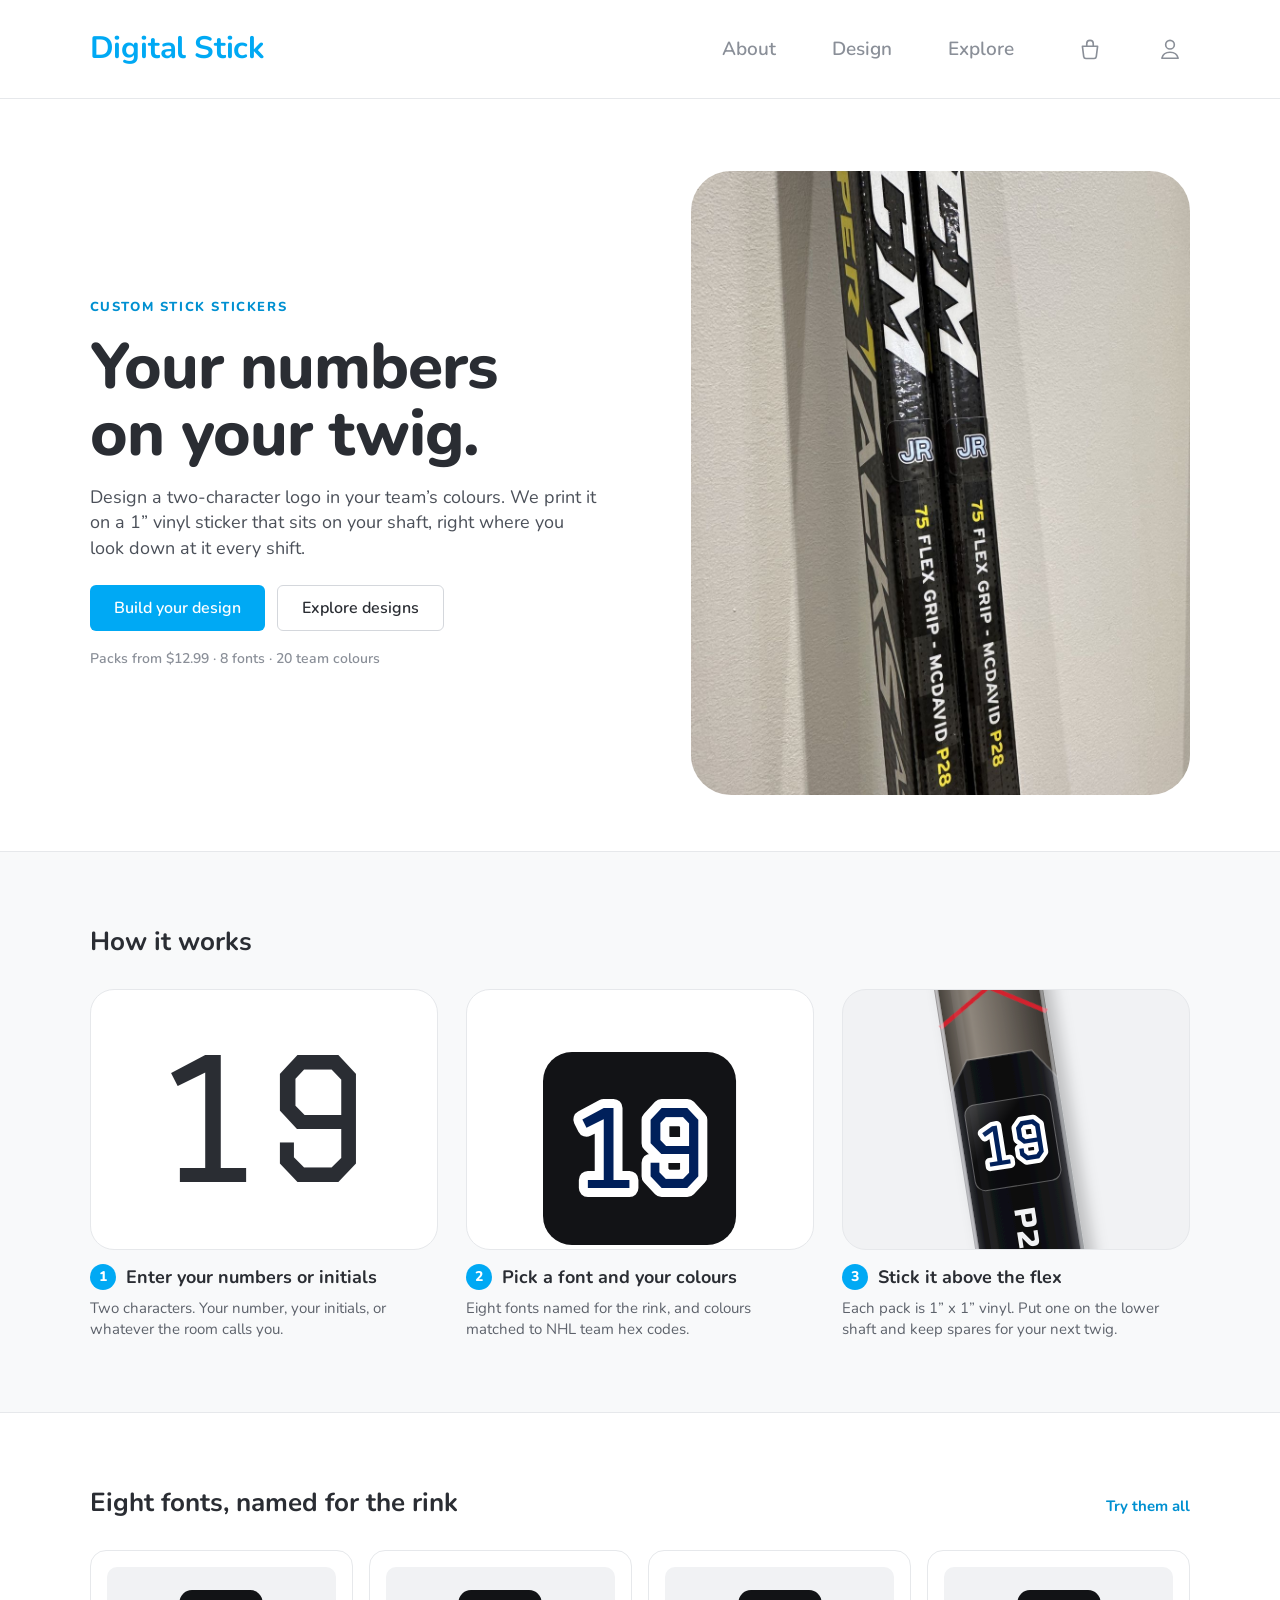
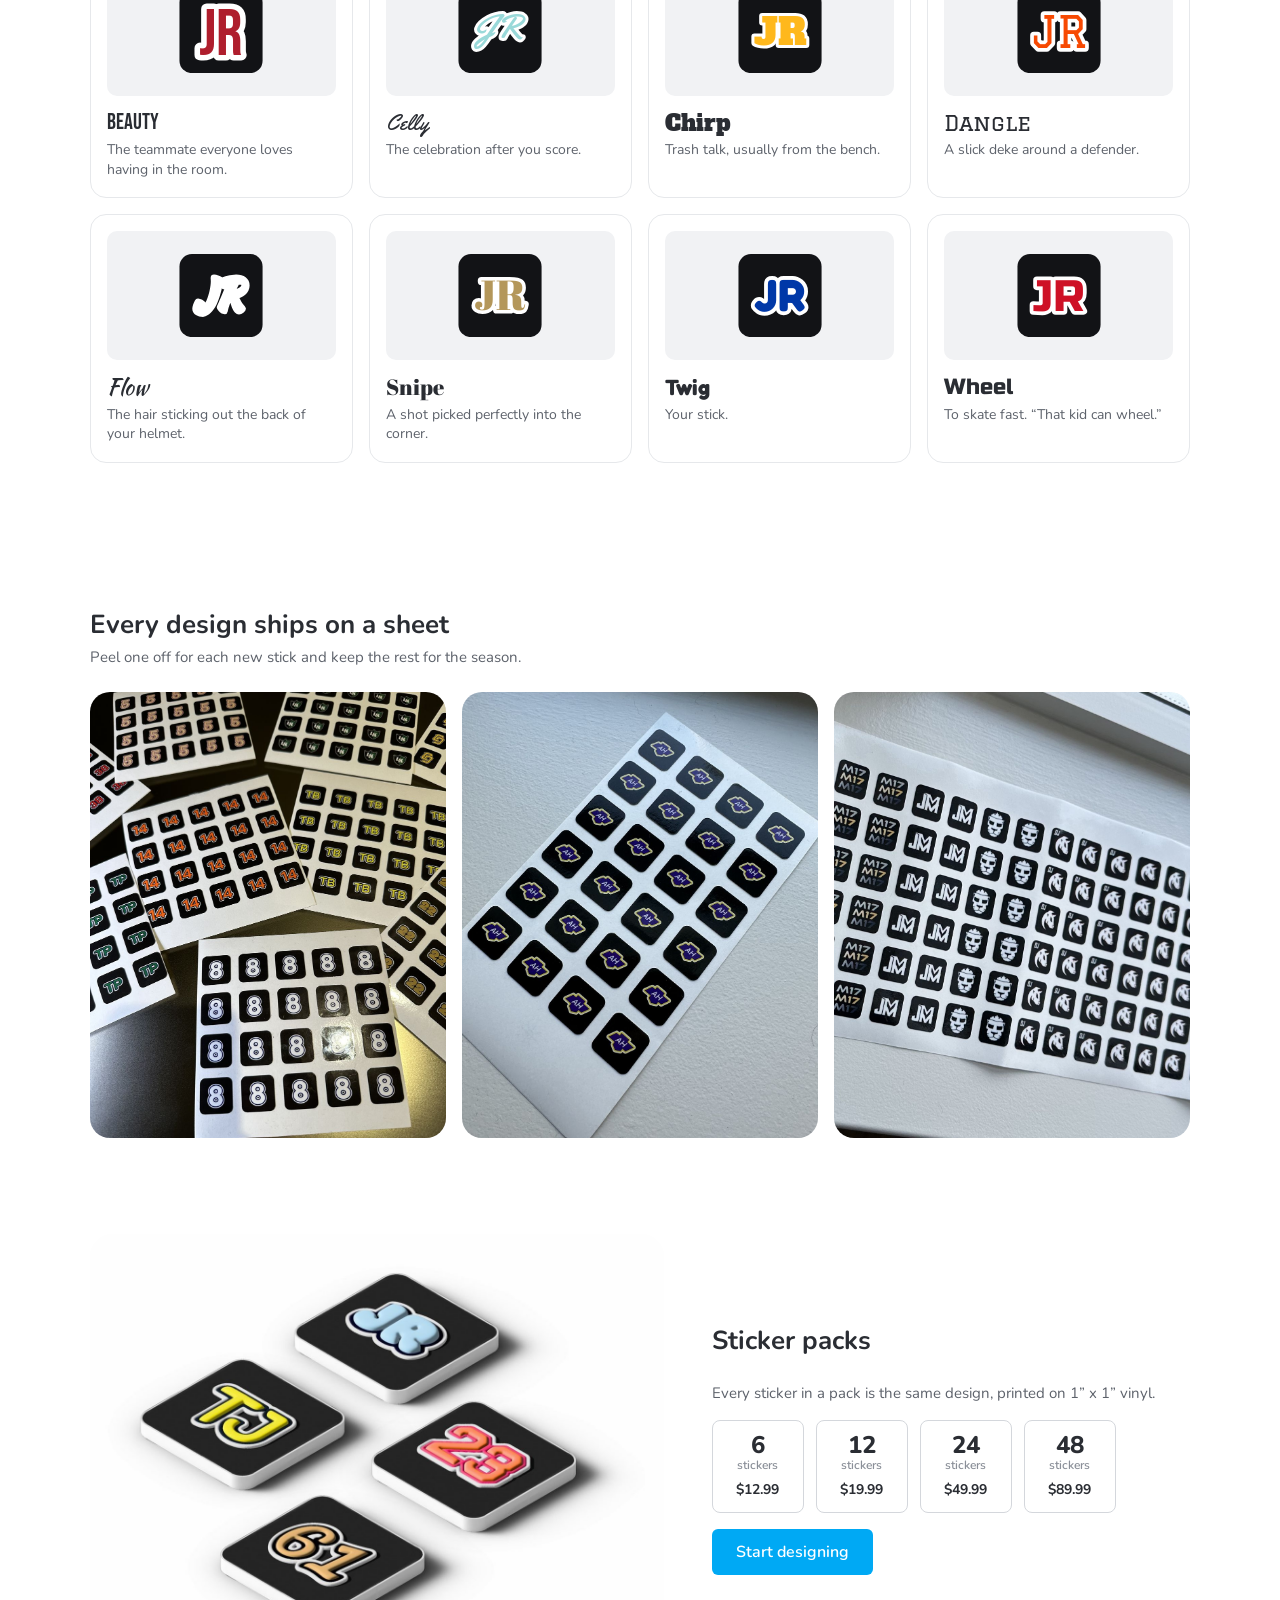
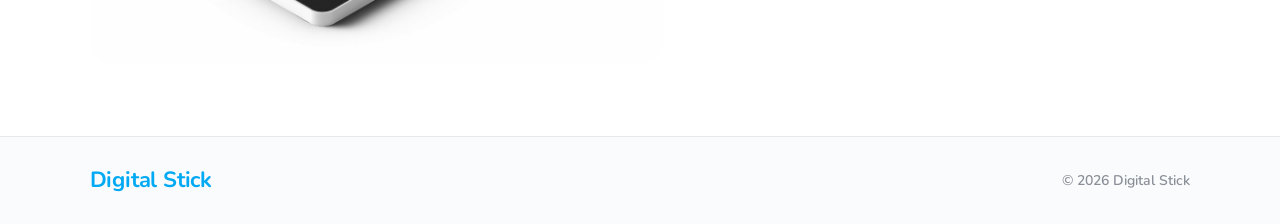
==== index.html @ 791436fb "Use real product photos and the square sticker style Stickers now render like the printed product: a" ====
<!doctype html>
<html lang="en">
<head>
  <meta charset="utf-8">
  <meta name="viewport" content="width=device-width, initial-scale=1">
  <title>Digital Stick</title>
  <meta name="description" content="Design a two-character logo in your team's colours and put it on your hockey stick.">
  <link rel="preconnect" href="https://fonts.googleapis.com">
  <link rel="preconnect" href="https://fonts.gstatic.com" crossorigin>
  <link rel="stylesheet" href="https://fonts.googleapis.com/css2?family=Nunito:wght@400;600;700;800&family=Bebas+Neue&family=Yellowtail&family=Alfa+Slab+One&family=Graduate&family=Kaushan+Script&family=Abril+Fatface&family=Fredoka:wght@700&family=Russo+One&display=swap">
  <link rel="stylesheet" href="styles.css">
</head>
<body>
  <header class="site-header">
    <div class="container header-inner">
      <a class="brand" href="#home">Digital Stick</a>

      <nav class="nav" id="nav" aria-label="Main">
        <a href="#about" data-nav="about">About</a>
        <a href="#design" data-nav="design">Design</a>
        <a href="#explore" data-nav="explore">Explore</a>
      </nav>

      <div class="header-icons">
        <button class="icon-btn" id="cartBtn" type="button" aria-label="Bag">
          <svg viewBox="0 0 24 24" aria-hidden="true"><path d="M5 9.5h14l-1.2 9.6a2 2 0 0 1-2 1.7H8.2a2 2 0 0 1-2-1.7L5 9.5Z"/><path d="M9 9.5V7a3 3 0 0 1 6 0v2.5"/></svg>
          <span class="badge" id="cartCount" hidden>0</span>
        </button>
        <button class="icon-btn account-btn" id="accountBtn" type="button" aria-label="Account">
          <svg viewBox="0 0 24 24" aria-hidden="true"><circle cx="12" cy="8" r="4"/><path d="M4.5 20.5c.8-3.6 3.8-5.5 7.5-5.5s6.7 1.9 7.5 5.5Z"/></svg>
        </button>
        <button class="icon-btn menu-btn" id="menuBtn" type="button" aria-label="Menu" aria-expanded="false" aria-controls="nav">
          <svg viewBox="0 0 24 24" aria-hidden="true"><path d="M3 8h18M3 16h18"/></svg>
        </button>
      </div>
    </div>
  </header>

  <main>
    <!-- Home -->
    <section class="page home" data-page="home" aria-labelledby="homeTitle" hidden>
      <div class="container hero">
        <div class="hero-copy">
          <p class="eyebrow">Custom stick stickers</p>
          <h1 class="hero-title" id="homeTitle" tabindex="-1">Your numbers on your twig.</h1>
          <p class="lede">Design a two-character logo in your team’s colours. We print it on a 1” vinyl sticker that sits on your shaft, right where you look down at it every shift.</p>
          <div class="hero-ctas">
            <a class="btn primary lg" href="#design">Build your design</a>
            <a class="btn ghost lg" href="#explore">Explore designs</a>
          </div>
          <p class="hero-note">Packs from $12.99 · 8 fonts · 20 team colours</p>
        </div>
        <div class="hero-visual">
          <img class="hero-card photo" src="assets/photos/sticks-jr.jpg" width="1050" height="1400"
               alt="Two hockey sticks, each with a light blue JR sticker on the shaft above the flex print">
        </div>
      </div>

      <div class="section how">
        <div class="container">
          <h2 class="section-title">How it works</h2>
          <ol class="steps-list">
            <li>
              <div class="step-visual" id="howText"></div>
              <h3>Enter your numbers or initials</h3>
              <p>Two characters. Your number, your initials, or whatever the room calls you.</p>
            </li>
            <li>
              <div class="step-visual" id="howColour"></div>
              <h3>Pick a font and your colours</h3>
              <p>Eight fonts named for the rink, and colours matched to NHL team hex codes.</p>
            </li>
            <li>
              <div class="step-visual stick-mini" id="howStick"></div>
              <h3>Stick it above the flex</h3>
              <p>Each pack is 1” x 1” vinyl. Put one on the lower shaft and keep spares for your next twig.</p>
            </li>
          </ol>
        </div>
      </div>

      <div class="section fonts-section">
        <div class="container">
          <div class="section-head">
            <h2 class="section-title">Eight fonts, named for the rink</h2>
            <a class="text-link" href="#design">Try them all</a>
          </div>
          <div class="font-tiles" id="fontTiles"></div>
        </div>
      </div>

      <div class="section band">
        <div class="container">
          <div class="section-head">
            <h2 class="section-title">Every design ships on a sheet</h2>
          </div>
          <p class="section-sub">Peel one off for each new stick and keep the rest for the season.</p>
          <div class="photo-band">
            <img class="photo" src="assets/photos/sheets-spread.jpg" width="1050" height="1400" loading="lazy"
                 alt="Sticker sheets fanned out on a table, with numbers 8, 14 and 22 and initials TB and TP">
            <img class="photo" src="assets/photos/sheet-ah.jpg" width="1050" height="1400" loading="lazy"
                 alt="A sheet of 24 black square stickers with a purple and gold AH logo">
            <img class="photo" src="assets/photos/sheet-strip.jpg" width="1400" height="1400" loading="lazy"
                 alt="A long strip of black square stickers printed with several different team logos">
          </div>
        </div>
      </div>

      <div class="section packs-section">
        <div class="container packs-inner">
          <img class="packs-photo" src="assets/photos/stickers-3d.jpg" width="1200" height="900" loading="lazy"
               alt="Four square stickers reading JR, TJ, 28 and 61, each on a black background">
          <div class="packs-copy">
            <h2 class="section-title">Sticker packs</h2>
            <p class="section-sub">Every sticker in a pack is the same design, printed on 1” x 1” vinyl.</p>
            <ul class="pack-list" id="packList"></ul>
            <a class="btn primary lg" href="#design">Start designing</a>
          </div>
        </div>
      </div>
    </section>

    <!-- Design, step 1: build the design -->
    <section class="page step" data-page="design" id="stepDesign" aria-labelledby="designTitle" hidden>
      <div class="container layout">
        <div class="preview-col">
          <h1 class="step-title" id="designTitle" tabindex="-1">Build your design</h1>
          <div class="preview-card">
            <div class="logo-preview" id="logoPreview" role="img" aria-label="Logo preview"></div>
          </div>
        </div>

        <form class="options" id="designForm" novalidate>
          <div class="opt open" data-opt="text">
            <button class="opt-head" type="button" aria-expanded="true">
              <span class="opt-title" id="textLabel">Enter your numbers or initials</span>
              <span class="opt-value" data-value="text"></span>
              <span class="check" aria-hidden="true"></span>
            </button>
            <div class="opt-body">
              <input class="text-input" id="textInput" type="text" maxlength="2" autocomplete="off"
                     autocapitalize="characters" spellcheck="false" aria-labelledby="textLabel" aria-describedby="textHint">
              <p class="hint" id="textHint"><sup>*</sup> Two character limit</p>
            </div>
          </div>

          <div class="opt" data-opt="font">
            <button class="opt-head" type="button" aria-expanded="false">
              <span class="opt-title" id="fontLabel">Choose a font</span>
              <span class="opt-value" data-value="font"></span>
              <span class="check" aria-hidden="true"></span>
            </button>
            <div class="opt-body">
              <div class="font-grid" id="fontGrid" role="radiogroup" aria-labelledby="fontLabel"></div>
            </div>
          </div>

          <div class="opt" data-opt="fill">
            <button class="opt-head" type="button" aria-expanded="false">
              <span class="opt-title" id="fillLabel">Pick a colour</span>
              <span class="opt-value" data-value="fill"></span>
              <span class="check" aria-hidden="true"></span>
            </button>
            <div class="opt-body">
              <p class="colour-name" id="fillName" aria-live="polite"></p>
              <div class="swatches" id="fillSwatches" role="radiogroup" aria-labelledby="fillLabel"></div>
            </div>
          </div>

          <div class="opt" data-opt="outline">
            <button class="opt-head" type="button" aria-expanded="false">
              <span class="opt-title" id="outlineLabel">Add an outline</span>
              <span class="opt-value" data-value="outline"></span>
              <span class="check" aria-hidden="true"></span>
            </button>
            <div class="opt-body">
              <p class="colour-name" id="outlineName" aria-live="polite"></p>
              <div class="swatches" id="outlineSwatches" role="radiogroup" aria-labelledby="outlineLabel"></div>
            </div>
          </div>

          <div class="actions">
            <button class="btn primary" id="nextBtn" type="submit">Next</button>
          </div>
        </form>
      </div>
    </section>

    <!-- Design, step 2: pick a pack and add to cart -->
    <section class="page step" data-page="order" id="stepOrder" aria-labelledby="orderTitle" hidden>
      <div class="container layout">
        <div class="preview-col">
          <h1 class="step-title" id="orderTitle" tabindex="-1">Your design</h1>
          <div class="preview-card carousel-card">
            <div class="carousel" id="carousel" aria-roledescription="carousel" aria-label="Design previews">
              <div class="slide" role="group" aria-roledescription="slide" aria-label="Sticker pack">
                <div class="sheet" id="sheet"></div>
              </div>
              <div class="slide" role="group" aria-roledescription="slide" aria-label="Single sticker">
                <div class="single" id="single"></div>
              </div>
              <div class="slide" role="group" aria-roledescription="slide" aria-label="On your stick">
                <div class="on-stick" id="onStick"></div>
              </div>
            </div>
          </div>
          <div class="dots" id="dots" role="tablist" aria-label="Choose preview">
            <button class="dot" type="button" role="tab" aria-label="Sticker pack" aria-selected="true"></button>
            <button class="dot" type="button" role="tab" aria-label="Single sticker" aria-selected="false"></button>
            <button class="dot" type="button" role="tab" aria-label="On your stick" aria-selected="false"></button>
          </div>
        </div>

        <form class="options order-options" id="orderForm" novalidate>
          <button class="back-link" id="backBtn" type="button">
            <svg viewBox="0 0 24 24" aria-hidden="true"><path d="M15 5l-7 7 7 7"/></svg>
            Edit design
          </button>

          <div class="opt open done">
            <div class="opt-head static">
              <span class="opt-title" id="qtyLabel">Select your quantity</span>
              <span class="check" aria-hidden="true"></span>
            </div>
            <div class="opt-body">
              <p class="desc">Designs are delivered in packs of stickers that are 1” x 1”, vinyl, and die-cut.</p>
              <div class="qty-grid" id="qtyGrid" role="radiogroup" aria-labelledby="qtyLabel"></div>
            </div>
          </div>

          <div class="checkout">
            <label class="terms">
              <input type="checkbox" id="termsBox">
              <span>Please read and agree to the <a href="#terms" id="termsLink">terms and conditions.</a></span>
            </label>
            <p class="error" id="termsError" role="alert" hidden>Please agree to the terms and conditions first.</p>
            <button class="btn primary" id="addBtn" type="submit">Add to cart</button>
          </div>
        </form>
      </div>
    </section>

    <!-- Explore -->
    <section class="page explore" data-page="explore" aria-labelledby="exploreTitle" hidden>
      <div class="container">
        <div class="page-head">
          <h1 class="page-title" id="exploreTitle" tabindex="-1">Explore</h1>
          <p class="page-sub">Starter designs to riff on. Pick one, then change anything you want.</p>
        </div>
        <div class="chips" id="exploreChips" role="radiogroup" aria-label="Filter by font"></div>
        <ul class="gallery" id="gallery"></ul>
        <p class="gallery-empty" id="galleryEmpty" hidden>No designs in this font yet. <a href="#design">Make the first one.</a></p>
      </div>
    </section>

    <!-- About -->
    <section class="page about" data-page="about" aria-labelledby="aboutTitle" hidden>
      <div class="container">
        <div class="page-head">
          <h1 class="page-title" id="aboutTitle" tabindex="-1">About Digital Stick</h1>
          <p class="page-sub">Every player has a number. We put yours on your stick.</p>
        </div>

        <div class="about-grid">
          <div class="prose">
            <p>Digital Stick started with a simple itch: sticks all look the same on the rack, and a strip of tape with your number in marker doesn’t last a week. We wanted something that looked like it came from the factory and still felt like yours.</p>
            <p>So we built a customizer. You choose two characters, a font, a fill colour and an outline. We print it on 1” vinyl and ship it in a pack, so you have one for every new twig this season.</p>
            <p>The fonts are named after the words you hear on the bench, and every colour comes straight from an NHL team palette, down to the hex code.</p>
          </div>
          <figure class="placement">
            <img class="placement-card photo" src="assets/photos/sticks-jr-closeup.jpg" width="1050" height="1400" loading="lazy"
                 alt="Close-up of JR stickers on two stick shafts, just above the 75 flex print">
            <figcaption>Put it on the lower shaft, just above the curve and flex print. You see it every time you look down, and it stays clear of your grip and your blade tape.</figcaption>
          </figure>
        </div>

        <div class="about-section">
          <h2 class="section-title">Applying your sticker</h2>
          <ol class="apply-list">
            <li><strong>Clean the spot.</strong> Wipe the shaft with rubbing alcohol and let it dry.</li>
            <li><strong>Peel and place.</strong> Line it up square with the shaft before you press down.</li>
            <li><strong>Press it flat.</strong> Work from the centre out to push out any air.</li>
            <li><strong>Let it set.</strong> Give it a few hours before your next skate.</li>
          </ol>
        </div>

        <div class="about-section">
          <h2 class="section-title">The glossary</h2>
          <dl class="glossary" id="glossary"></dl>
        </div>

        <div class="about-section">
          <h2 class="section-title">The colours</h2>
          <p class="section-sub">Each colour is named for the team it comes from. Digital Stick isn’t affiliated with the NHL or any of its teams.</p>
          <ul class="palette-list" id="paletteList"></ul>
        </div>

        <div class="about-section">
          <h2 class="section-title">Questions</h2>
          <div class="faq">
            <details>
              <summary>How big are the stickers?</summary>
              <p>Every sticker is 1” x 1”, which fits across the shaft of a senior or intermediate stick.</p>
            </details>
            <details>
              <summary>Can I use one character?</summary>
              <p>Yes. Enter a single number or letter and the design centres it for you.</p>
            </details>
            <details>
              <summary>Can I use a colour that isn’t listed?</summary>
              <p>Tap the plus button at the start of either colour row to pick any colour you like.</p>
            </details>
            <details>
              <summary>Can I order more than one design?</summary>
              <p>Yes. Add a design to your bag, then go back and build another. Every design ships together.</p>
            </details>
          </div>
        </div>
      </div>
    </section>

    <!-- Checkout -->
    <section class="page checkout-page" data-page="checkout" aria-labelledby="checkoutTitle" hidden>
      <div class="container">
        <div class="page-head">
          <h1 class="page-title" id="checkoutTitle" tabindex="-1">Checkout</h1>
        </div>

        <div class="checkout-empty" id="checkoutEmpty" hidden>
          <p>Your bag is empty.</p>
          <a class="btn primary lg" href="#design">Build your design</a>
        </div>

        <form class="checkout-grid" id="checkoutForm" novalidate>
          <div class="checkout-main">
            <section class="co-block" aria-labelledby="coBagTitle">
              <h2 class="co-title" id="coBagTitle">Your bag</h2>
              <ul class="co-items" id="coItems"></ul>
              <a class="text-link" href="#design">+ Add another design</a>
            </section>

            <section class="co-block" aria-labelledby="coShipTitle">
              <h2 class="co-title" id="coShipTitle">Shipping</h2>
              <div class="ship-options" id="shipOptions" role="radiogroup" aria-labelledby="coShipTitle"></div>
              <p class="co-note">You’ll enter your shipping address on the next step.</p>
            </section>
          </div>

          <aside class="summary" aria-labelledby="summaryTitle">
            <h2 class="co-title" id="summaryTitle">Order summary</h2>
            <dl class="summary-rows">
              <div><dt>Subtotal</dt><dd id="sumSubtotal">$0.00</dd></div>
              <div><dt>Shipping</dt><dd id="sumShipping">$0.00</dd></div>
              <div><dt>Taxes</dt><dd class="muted">Calculated at payment</dd></div>
              <div class="total"><dt>Total</dt><dd id="sumTotal">$0.00</dd></div>
            </dl>
            <button class="btn primary block lg" id="payBtn" type="submit">
              <svg viewBox="0 0 24 24" aria-hidden="true"><rect x="5" y="10.5" width="14" height="10" rx="2"/><path d="M8 10.5V8a4 4 0 0 1 8 0v2.5"/></svg>
              <span>Continue to payment</span>
            </button>
            <p class="error" id="payError" role="alert" hidden></p>
            <p class="secure-note">Payment is handled by Stripe. You can pay by card, Apple Pay or Google Pay, and your card details never touch this site.</p>
            <p class="demo-note" id="demoNote">Demo mode: payments aren’t connected yet, so nothing will be charged.</p>
          </aside>
        </form>
      </div>
    </section>

    <!-- Thanks -->
    <section class="page thanks" data-page="thanks" aria-labelledby="thanksTitle" hidden>
      <div class="container thanks-inner">
        <div class="thanks-badge" aria-hidden="true">
          <svg viewBox="0 0 24 24"><path d="M6 12.5l4 4 8-9"/></svg>
        </div>
        <h1 class="page-title" id="thanksTitle" tabindex="-1">Your order’s in</h1>
        <p class="demo-banner" id="thanksDemo" hidden>This was a demo order. Payments aren’t connected yet, so nothing was charged.</p>
        <p class="page-sub" id="thanksSub">We’ll print your stickers and email you when they ship.</p>
        <ul class="co-items thanks-items" id="thanksItems"></ul>
        <div class="hero-ctas center">
          <a class="btn primary lg" href="#design">Design another</a>
          <a class="btn ghost lg" href="#home">Back to home</a>
        </div>
      </div>
    </section>
  </main>

  <footer class="site-footer">
    <div class="container footer-inner">
      <a class="brand small" href="#home">Digital Stick</a>
      <p class="footer-copy">© <span id="year">2026</span> Digital Stick</p>
    </div>
  </footer>


  <!-- Cart drawer -->
  <dialog class="drawer" id="cartDrawer" aria-labelledby="cartTitle">
    <div class="drawer-head">
      <h2 id="cartTitle">Your bag</h2>
      <button class="icon-btn" type="button" data-close aria-label="Close bag">
        <svg viewBox="0 0 24 24" aria-hidden="true"><path d="M6 6l12 12M18 6L6 18"/></svg>
      </button>
    </div>
    <ul class="cart-items" id="cartItems"></ul>
    <p class="cart-empty" id="cartEmpty">Your bag is empty. Go build a beauty.</p>
    <div class="drawer-foot">
      <div class="subtotal"><span>Subtotal</span><strong id="subtotal">$0.00</strong></div>
      <button class="btn primary block" type="button" id="checkoutBtn" disabled>Checkout</button>
    </div>
  </dialog>

  <!-- Terms -->
  <dialog class="modal" id="termsDialog" aria-labelledby="termsTitle">
    <h2 id="termsTitle">Terms and conditions</h2>
    <p>Every Digital Stick pack is printed to order from the design you build. Because each design is custom, orders can't be cancelled once they've been sent to print.</p>
    <p>Colour names refer to the team colours that inspired them. Digital Stick is not affiliated with, endorsed by, or sponsored by the NHL or any of its teams.</p>
    <p>Stickers are 1” x 1” die-cut vinyl. Apply to a clean, dry stick and let them set before your next skate.</p>
    <div class="modal-actions">
      <button class="btn ghost" type="button" data-close>Close</button>
      <button class="btn primary" type="button" id="agreeBtn">I agree</button>
    </div>
  </dialog>

  <div class="toast" id="toast" role="status" aria-live="polite"></div>

  <script src="app.js"></script>
</body>
</html>
---- styles.css ----
:root {
  color-scheme: light;
  --brand: #00a9f4;
  --brand-dark: #0090d1;
  --ink: #2a2d33;
  --muted: #8a8f98;
  --line: #e6e8eb;
  --panel: #f1f2f4;
  --field: #d4d7dc;
  --check: #1ea7fd;
  --error: #c8102e;
  --radius-card: 40px;
  --header-h: 98px;
}

*,
*::before,
*::after { box-sizing: border-box; }

html { -webkit-text-size-adjust: 100%; }

body {
  margin: 0;
  background: #fff;
  color: var(--ink);
  font-family: "Nunito", system-ui, -apple-system, "Segoe UI", sans-serif;
  font-size: 15px;
  line-height: 1.4;
}

button { font: inherit; color: inherit; }
a { color: inherit; }
[hidden] { display: none !important; }

.container {
  width: 100%;
  max-width: 1280px;
  margin: 0 auto;
  padding: 0 clamp(16px, 7vw, 100px);
}

/* ---------- Header ---------- */

.site-header {
  position: sticky;
  top: env(safe-area-inset-top, 0px);
  z-index: 20;
  background: #fff;
  border-bottom: 1px solid var(--line);
}

.header-inner {
  display: flex;
  align-items: center;
  height: var(--header-h);
  gap: 24px;
}

.brand {
  color: var(--brand);
  font-weight: 700;
  font-size: 31px;
  letter-spacing: -0.2px;
  text-decoration: none;
  margin-right: auto;
}

.nav { display: flex; gap: 56px; margin-right: 32px; }
.nav a {
  color: var(--muted);
  text-decoration: none;
  font-size: 19px;
  font-weight: 600;
}
.nav a:hover { color: var(--ink); }
.nav a[aria-current="page"] { color: var(--ink); font-weight: 700; }

.header-icons { display: flex; align-items: center; gap: 40px; }

.icon-btn {
  position: relative;
  display: inline-grid;
  place-items: center;
  width: 40px;
  height: 40px;
  padding: 0;
  border: 0;
  border-radius: 50%;
  background: none;
  cursor: pointer;
  color: var(--muted);
}
.icon-btn:hover { color: var(--ink); }
.icon-btn svg {
  width: 26px;
  height: 26px;
  fill: none;
  stroke: currentColor;
  stroke-width: 1.5;
  stroke-linecap: round;
  stroke-linejoin: round;
}

.badge {
  position: absolute;
  top: 2px;
  right: 0;
  min-width: 18px;
  height: 18px;
  padding: 0 5px;
  border-radius: 9px;
  background: var(--brand);
  color: #fff;
  font-size: 11px;
  font-weight: 800;
  line-height: 18px;
}

.menu-btn { display: none; }

/* ---------- Layout ---------- */

.step { padding: 72px 0 80px; }

.layout {
  display: grid;
  grid-template-columns: minmax(0, 1fr) minmax(0, 1fr);
  gap: 48px clamp(32px, 6vw, 96px);
  align-items: start;
}

.preview-col {
  position: sticky;
  top: calc(var(--header-h) + 32px);
  display: flex;
  flex-direction: column;
  align-items: center;
}

.step-title {
  align-self: stretch;
  max-width: 490px;
  width: 100%;
  margin: 28px auto 48px;
  padding-left: 18px;
  font-size: 31px;
  font-weight: 600;
}

.preview-card {
  width: 100%;
  max-width: 490px;
  aspect-ratio: 1;
  border-radius: var(--radius-card);
  background: var(--panel);
  overflow: hidden;
}

.logo-preview {
  display: grid;
  place-items: center;
  width: 100%;
  height: 100%;
  padding: 20%;
}
.logo-preview > svg { width: 100%; height: 100%; overflow: visible; filter: drop-shadow(0 8px 18px rgba(0, 0, 0, 0.18)); }

.empty-preview {
  color: #b7bbc2;
  font-weight: 700;
  font-size: 17px;
  text-align: center;
}

/* ---------- Option sections ---------- */

.options {
  width: 100%;
  max-width: 404px;
  justify-self: center;
  display: flex;
  flex-direction: column;
  gap: 44px;
}

.opt-head {
  display: flex;
  align-items: center;
  gap: 10px;
  width: 100%;
  padding: 0 0 6px;
  margin: 0 0 14px;
  border: 0;
  border-bottom: 1px solid var(--line);
  background: none;
  text-align: left;
  cursor: default;
}
.opt-title { font-size: 19px; font-weight: 600; }
.opt-value, .check { display: none; }

.text-input {
  width: 180px;
  height: 34px;
  padding: 0 14px;
  border: 1px solid var(--field);
  border-radius: 6px;
  font: inherit;
  font-size: 15px;
  font-weight: 600;
  text-transform: uppercase;
  color: var(--ink);
}
.text-input:focus { outline: 2px solid var(--brand); outline-offset: 1px; border-color: transparent; }

.hint { margin: 8px 0 0 6px; font-size: 13px; color: #555; }
.hint sup { font-size: 9px; }

.font-grid {
  display: grid;
  grid-template-columns: repeat(4, minmax(0, 1fr));
  gap: 18px 22px;
}

.font-btn {
  height: 36px;
  padding: 0 4px;
  border: 1px solid var(--field);
  border-radius: 6px;
  background: #fff;
  cursor: pointer;
  font-size: 15px;
  white-space: nowrap;
  overflow: hidden;
}
.font-btn:hover { border-color: #9aa0a8; }
.font-btn[aria-checked="true"] {
  border: 2px solid var(--ink);
  box-shadow: 0 1px 4px rgba(0, 0, 0, 0.15);
}

.colour-name { margin: 0 0 14px; font-size: 14px; }

.swatches {
  display: grid;
  grid-template-columns: repeat(11, 22px);
  justify-content: space-between;
  row-gap: 14px;
}

.swatch {
  position: relative;
  width: 22px;
  height: 22px;
  padding: 0;
  border: 0;
  border-radius: 50%;
  background: var(--c);
  cursor: pointer;
}
.swatch.light { box-shadow: inset 0 0 0 1px #d8dbe0; }
.swatch:hover { transform: scale(1.12); }
.swatch[aria-checked="true"] {
  box-shadow: inset 0 0 0 1px rgba(0, 0, 0, 0.15), 0 0 0 2.5px #fff, 0 0 0 4px var(--ink);
}
.swatch:focus-visible, .font-btn:focus-visible, .qty-btn:focus-visible, .dot:focus-visible, .opt-head:focus-visible {
  outline: 2px solid var(--brand);
  outline-offset: 3px;
}

.swatch.add {
  background: #fff;
  box-shadow: inset 0 0 0 1.5px #3a3d43;
}
.swatch.add::before, .swatch.add::after {
  content: "";
  position: absolute;
  left: 50%;
  top: 50%;
  width: 10px;
  height: 1.5px;
  background: #3a3d43;
  transform: translate(-50%, -50%);
}
.swatch.add::after { transform: translate(-50%, -50%) rotate(90deg); }
.swatch.add.custom { background: var(--c); }
.swatch.add.custom::before, .swatch.add.custom::after { background: var(--plus, #fff); }
.swatch.add input {
  position: absolute;
  inset: 0;
  width: 100%;
  height: 100%;
  opacity: 0;
  pointer-events: none;
}

.swatch.none {
  background: #fff;
  box-shadow: inset 0 0 0 1px #d8dbe0;
}
.swatch.none::after {
  content: "";
  position: absolute;
  left: 50%;
  top: 50%;
  width: 70%;
  height: 1.5px;
  background: #c3c7cd;
  transform: translate(-50%, -50%) rotate(-45deg);
}

.actions { display: flex; justify-content: flex-end; margin-top: -8px; }

.btn {
  display: inline-flex;
  align-items: center;
  justify-content: center;
  gap: 8px;
  min-width: 122px;
  height: 36px;
  padding: 0 20px;
  border: 0;
  border-radius: 4px;
  font-size: 16px;
  font-weight: 600;
  text-decoration: none;
  cursor: pointer;
}
.btn:focus-visible { outline: 2px solid var(--brand); outline-offset: 2px; }
.btn.lg { height: 46px; padding: 0 24px; border-radius: 6px; }
.btn svg { width: 18px; height: 18px; fill: none; stroke: currentColor; stroke-width: 2; stroke-linecap: round; stroke-linejoin: round; }
.btn.primary { background: var(--brand); color: #fff; }
.btn.primary:hover { background: var(--brand-dark); }
.btn.primary:disabled { background: #b9e4f8; cursor: not-allowed; }
.btn.ghost { background: #fff; border: 1px solid var(--field); color: var(--ink); }
.btn.ghost:hover { border-color: #9aa0a8; }
.btn.block { width: 100%; height: 44px; }

/* ---------- Step 2 ---------- */

.order-options { padding-top: 160px; max-width: 500px; gap: 0; }

.back-link {
  display: none;
  align-items: center;
  gap: 4px;
  align-self: flex-start;
  margin: 0 0 28px -6px;
  padding: 4px 6px;
  border: 0;
  background: none;
  color: var(--muted);
  font-weight: 600;
  cursor: pointer;
}
.back-link:hover { color: var(--ink); }
.back-link svg { width: 18px; height: 18px; fill: none; stroke: currentColor; stroke-width: 2; stroke-linecap: round; stroke-linejoin: round; }
#stepOrder .back-link { display: inline-flex; }
#stepOrder .order-options { padding-top: 104px; }

.desc { margin: 0 0 22px; font-size: 14px; }

.qty-grid {
  display: grid;
  grid-template-columns: repeat(4, minmax(0, 1fr));
  gap: 20px;
}

.qty-btn {
  display: flex;
  flex-direction: column;
  align-items: center;
  justify-content: center;
  gap: 6px;
  height: 78px;
  border: 1px solid var(--field);
  border-radius: 6px;
  background: #fff;
  cursor: pointer;
}
.qty-btn:hover { border-color: #9aa0a8; }
.qty-btn[aria-checked="true"] { border: 2px solid var(--ink); }
.qty-btn .count { font-size: 15px; }
.qty-btn .price { font-size: 12px; font-weight: 600; }

.checkout {
  display: flex;
  flex-direction: column;
  align-items: flex-end;
  gap: 14px;
  margin-top: 130px;
}

.terms {
  display: flex;
  align-items: center;
  gap: 10px;
  font-size: 13px;
  cursor: pointer;
}
.terms input { width: 14px; height: 14px; margin: 0; accent-color: var(--brand); }

.error { margin: -6px 0 0; color: var(--error); font-size: 13px; font-weight: 600; }

/* Carousel */

.carousel-card { position: relative; }

.carousel {
  display: flex;
  width: 100%;
  height: 100%;
  overflow-x: auto;
  scroll-snap-type: x mandatory;
  scrollbar-width: none;
}
.carousel::-webkit-scrollbar { display: none; }

.slide {
  flex: 0 0 100%;
  display: grid;
  place-items: center;
  scroll-snap-align: center;
}

.slide { container-type: size; }

/* White backing sheet, like the real packs */
.sheet {
  display: grid;
  grid-template-columns: repeat(var(--cols, 3), var(--u, 20cqmin));
  gap: var(--gap, 4cqmin);
  padding: var(--pad, 6cqmin);
  border-radius: 1.2cqmin;
  background: #fff;
  box-shadow: 0 1px 2px rgba(0, 0, 0, 0.08), 0 10px 28px rgba(20, 30, 40, 0.12);
}
.sheet > svg { display: block; width: 100%; height: auto; }

.single { width: 100%; height: 100%; padding: 22%; display: grid; place-items: center; }
.single > svg { width: 100%; height: 100%; filter: drop-shadow(0 10px 20px rgba(0, 0, 0, 0.22)); }

.on-stick { width: 100%; height: 100%; }
.on-stick > svg { display: block; width: 100%; height: 100%; }

.dots { display: flex; gap: 4px; margin-top: 14px; }
.dot {
  width: 20px;
  height: 20px;
  padding: 0;
  border: 0;
  background: none;
  cursor: pointer;
}
.dot::before {
  content: "";
  display: block;
  width: 8px;
  height: 8px;
  margin: auto;
  border-radius: 50%;
  background: #8e959e;
  opacity: 0.75;
}
.dot[aria-selected="true"]::before { background: #2a2d33; opacity: 1; }

/* ---------- Drawer, modal, toast ---------- */

dialog { border: 0; padding: 0; color: var(--ink); }
dialog::backdrop { background: rgba(20, 24, 30, 0.35); }

.drawer {
  position: fixed;
  inset: 0 0 0 auto;
  width: min(400px, 100vw);
  height: 100%;
  max-height: none;
  margin: 0;
  display: none;
  flex-direction: column;
  background: #fff;
}
.drawer[open] { display: flex; }

.drawer-head {
  display: flex;
  align-items: center;
  justify-content: space-between;
  padding: 20px 20px 16px 24px;
  border-bottom: 1px solid var(--line);
}
.drawer-head h2 { margin: 0; font-size: 21px; }

.cart-items { list-style: none; margin: 0; padding: 8px 24px; overflow-y: auto; flex: 1; }
.cart-items li {
  display: grid;
  grid-template-columns: 64px 1fr auto;
  gap: 14px;
  align-items: center;
  padding: 14px 0;
  border-bottom: 1px solid var(--line);
}
.cart-thumb {
  display: grid;
  place-items: center;
  width: 64px;
  height: 64px;
}
.cart-thumb > svg { width: 100%; height: 100%; }
.cart-meta strong { display: block; font-size: 15px; }
.cart-meta span { display: block; font-size: 12px; color: #666; }
.cart-side { text-align: right; font-weight: 700; font-size: 14px; }
.cart-side button {
  display: block;
  margin: 4px 0 0 auto;
  padding: 0;
  border: 0;
  background: none;
  color: var(--muted);
  font-size: 12px;
  text-decoration: underline;
  cursor: pointer;
}
.cart-empty { flex: 1; margin: 0; padding: 32px 24px; color: var(--muted); }

.drawer-foot { padding: 20px 24px 24px; border-top: 1px solid var(--line); }
.subtotal { display: flex; justify-content: space-between; margin-bottom: 16px; font-size: 16px; }

.modal {
  width: min(480px, calc(100vw - 32px));
  padding: 28px;
  border-radius: 16px;
}
.modal h2 { margin: 0 0 12px; font-size: 21px; }
.modal p { margin: 0 0 12px; font-size: 14px; color: #444; }
.modal-actions { display: flex; justify-content: flex-end; gap: 12px; margin-top: 20px; }

.toast {
  position: fixed;
  left: 50%;
  bottom: 24px;
  z-index: 50;
  max-width: calc(100vw - 32px);
  padding: 12px 20px;
  border-radius: 8px;
  background: #22262c;
  color: #fff;
  font-weight: 600;
  font-size: 14px;
  opacity: 0;
  transform: translate(-50%, 12px);
  transition: opacity 0.2s, transform 0.2s;
  pointer-events: none;
}
.toast.show { opacity: 1; transform: translate(-50%, 0); }

/* ---------- Tablet ---------- */

@media (max-width: 1100px) {
  .nav { gap: 32px; margin-right: 8px; }
  .header-icons { gap: 16px; }
  .swatches { grid-template-columns: repeat(11, 20px); }
  .swatch { width: 20px; height: 20px; }
}

/* ---------- Mobile ---------- */

@media (max-width: 760px) {
  :root { --header-h: 84px; }

  body { font-size: 15px; }

  .container { padding: 0 16px; }

  .brand { font-size: 27px; }

  .nav {
    position: absolute;
    top: 100%;
    left: 0;
    right: 0;
    display: none;
    flex-direction: column;
    gap: 0;
    margin: 0;
    padding: 8px 16px 16px;
    background: #fff;
    border-bottom: 1px solid var(--line);
    box-shadow: 0 12px 24px rgba(0, 0, 0, 0.06);
  }
  .nav.open { display: flex; }
  .nav a { padding: 12px 8px; font-size: 18px; }

  .header-icons { gap: 4px; margin-right: -8px; }
  .account-btn { display: none; }
  .menu-btn { display: inline-grid; }
  .menu-btn svg { width: 30px; height: 30px; stroke-width: 1.8; }

  .step { padding: 0 0 40px; }
  .layout { display: block; padding: 0; }

  .preview-col {
    position: static;
    align-items: stretch;
    padding: 24px 20px 24px;
    background: var(--panel);
  }
  .step-title { margin: 0 0 8px; padding: 0 8px; font-size: 22px; max-width: none; }
  .preview-card {
    max-width: 320px;
    margin: 0 auto;
    border-radius: 0;
    background: transparent;
  }
  .logo-preview { padding: 12% 20%; }

  .dots { justify-content: center; margin-top: 4px; }

  .options { max-width: none; padding: 24px 20px 0; gap: 0; }

  .opt { border-bottom: 1px solid var(--line); }
  .opt-head {
    min-height: 50px;
    margin: 0;
    padding: 12px 8px;
    border-bottom: 0;
    cursor: pointer;
  }
  .opt-head.static { cursor: default; }
  .opt-title { font-size: 17px; }
  .opt-value {
    display: block;
    margin-left: auto;
    color: var(--muted);
    font-size: 14px;
    font-weight: 600;
    white-space: nowrap;
    overflow: hidden;
    text-overflow: ellipsis;
  }
  .opt.open .opt-value { display: none; }
  .check {
    display: block;
    flex: none;
    width: 18px;
    height: 18px;
    margin-left: auto;
    border-radius: 50%;
    background: var(--check) url("data:image/svg+xml,%3Csvg xmlns='http://www.w3.org/2000/svg' viewBox='0 0 18 18'%3E%3Cpath d='M5 9.2l2.6 2.6L13 6.4' fill='none' stroke='%23fff' stroke-width='1.8' stroke-linecap='round' stroke-linejoin='round'/%3E%3C/svg%3E") center / 100% no-repeat;
  }
  .opt-value + .check { margin-left: 0; }
  .opt.open .opt-value + .check { margin-left: auto; }
  .opt:not(.done) .check { background: #fff; box-shadow: inset 0 0 0 1.5px #d4d7dc; }

  .opt-body { display: none; padding: 4px 8px 22px; }
  .opt.open .opt-body { display: block; }

  .text-input { width: 100%; height: 42px; font-size: 16px; }

  .font-grid { gap: 12px; }
  .font-btn { height: 42px; }

  .swatches {
    grid-template-columns: repeat(8, minmax(0, 1fr));
    justify-items: center;
    row-gap: 18px;
  }
  .swatch, .swatch:hover { width: 30px; height: 30px; transform: none; }
  .swatch.add::before, .swatch.add::after { width: 13px; }

  .actions { margin: 32px 0 0; }
  .options .btn.primary { width: 100%; height: 50px; font-size: 18px; border-radius: 6px; }

  .order-options, #stepOrder .order-options { padding-top: 16px; }
  .back-link { margin-bottom: 8px; }
  .desc { font-size: 14px; font-weight: 600; margin-bottom: 16px; }
  .qty-grid { grid-template-columns: repeat(2, minmax(0, 1fr)); gap: 14px; }
  .qty-btn { height: 80px; gap: 10px; }
  .qty-btn .count { font-size: 14px; font-weight: 600; }
  #stepOrder .opt { border-bottom: 0; }
  #stepOrder .opt-body { display: block; }

  .checkout { align-items: stretch; margin-top: 64px; }
  .terms { justify-content: center; }
  .error { text-align: center; }
}

/* ======================================================================
   Site pages: home, explore, about, checkout, thanks
   ====================================================================== */

.sr-only {
  position: absolute;
  width: 1px;
  height: 1px;
  overflow: hidden;
  clip: rect(0 0 0 0);
  white-space: nowrap;
}

.page:not(.step) { padding: 64px 0 96px; }

.page-head { display: flex; flex-direction: column; gap: 8px; margin-bottom: 36px; }
.page-title { margin: 0; font-size: 36px; font-weight: 700; letter-spacing: -0.3px; text-wrap: balance; }
.page-title:focus, .step-title:focus, .hero-title:focus { outline: none; }
.page-sub { margin: 0; max-width: 60ch; color: #5d626b; font-size: 17px; }

.section { padding: 72px 0; }
.section-head { display: flex; align-items: baseline; justify-content: space-between; gap: 16px; flex-wrap: wrap; margin-bottom: 28px; }
.section-title { margin: 0 0 8px; font-size: 26px; font-weight: 700; text-wrap: balance; }
.section-head .section-title { margin: 0; }
.section-sub { margin: 0 0 24px; color: #5d626b; max-width: 60ch; }

.text-link { color: var(--brand-dark); font-weight: 700; text-decoration: none; }
.text-link:hover { text-decoration: underline; }

/* Home */

.home { padding: 0 !important; }

.hero {
  display: grid;
  grid-template-columns: minmax(0, 1.05fr) minmax(0, 1fr);
  align-items: center;
  gap: 48px clamp(32px, 6vw, 96px);
  padding-block: 72px 56px;
}
.hero-copy { display: flex; flex-direction: column; gap: 18px; }
.eyebrow {
  margin: 0;
  color: var(--brand-dark);
  font-size: 13px;
  font-weight: 800;
  letter-spacing: 1.6px;
  text-transform: uppercase;
}
.hero-title {
  margin: 0;
  font-size: clamp(40px, 5.4vw, 64px);
  line-height: 1.04;
  font-weight: 800;
  letter-spacing: -1px;
  text-wrap: balance;
}
.lede { margin: 0; max-width: 46ch; font-size: 18px; color: #4b5059; }
.hero-ctas { display: flex; flex-wrap: wrap; gap: 12px; margin-top: 6px; }
.hero-ctas.center { justify-content: center; }
.hero-note { margin: 0; color: var(--muted); font-size: 14px; font-weight: 600; }

.hero-visual { display: flex; flex-direction: column; align-items: center; gap: 12px; }
.hero-card {
  width: 100%;
  max-width: 460px;
  aspect-ratio: 4 / 5;
  border-radius: var(--radius-card);
  background: var(--panel);
  overflow: hidden;
}
.stick-mini > svg { display: block; width: 100%; height: 100%; }
img.photo { display: block; width: 100%; max-width: 100%; height: auto; object-fit: cover; background: var(--panel); }
.hero-caption { margin: 0; min-height: 1.4em; color: var(--muted); font-size: 14px; font-weight: 600; text-align: center; }

.how { background: #f8f9fa; border-block: 1px solid var(--line); }
.how .section-title { margin-bottom: 28px; }
.steps-list {
  list-style: none;
  counter-reset: step;
  display: grid;
  grid-template-columns: repeat(3, minmax(0, 1fr));
  gap: 28px;
  margin: 0;
  padding: 0;
}
.steps-list li { counter-increment: step; display: flex; flex-direction: column; gap: 8px; }
.steps-list h3 { margin: 6px 0 0; font-size: 18px; font-weight: 700; }
.steps-list h3::before {
  content: counter(step);
  display: inline-grid;
  place-items: center;
  width: 26px;
  height: 26px;
  margin-right: 10px;
  border-radius: 50%;
  background: var(--brand);
  color: #fff;
  font-size: 14px;
  font-weight: 800;
  vertical-align: 2px;
}
.steps-list p { margin: 0; color: #5d626b; max-width: 36ch; }
.step-visual {
  min-height: 0;
  overflow: hidden;
  display: grid;
  place-items: center;
  aspect-ratio: 4 / 3;
  padding: 18% 22%;
  border-radius: 24px;
  background: #fff;
  border: 1px solid var(--line);
  overflow: hidden;
}
.step-visual > svg { width: 100%; height: 100%; overflow: visible; }
.step-visual.stick-mini { padding: 0; background: var(--panel); }

.font-tiles {
  display: grid;
  grid-template-columns: repeat(4, minmax(0, 1fr));
  gap: 16px;
}
.font-tile {
  display: flex;
  flex-direction: column;
  align-items: flex-start;
  gap: 4px;
  padding: 16px 16px 18px;
  border: 1px solid var(--line);
  border-radius: 16px;
  background: #fff;
  text-align: left;
  cursor: pointer;
  transition: border-color 0.15s, box-shadow 0.15s;
}
.font-tile:hover { border-color: #b8bdc5; box-shadow: 0 6px 18px rgba(20, 30, 40, 0.07); }
.font-tile:focus-visible { outline: 2px solid var(--brand); outline-offset: 2px; }
.tile-art {
  min-height: 0;
  overflow: hidden;
  display: grid;
  place-items: center;
  align-self: stretch;
  aspect-ratio: 16 / 9;
  margin-bottom: 10px;
  padding: 10% 26%;
  border-radius: 10px;
  background: var(--panel);
}
.tile-art > svg { width: 100%; height: 100%; }
.tile-name { font-size: 22px; line-height: 1.2; }
.tile-meaning { color: #5d626b; font-size: 14px; }

.packs-section { padding-top: 24px; }

.band .section-head { margin-bottom: 4px; }
.photo-band {
  display: grid;
  grid-template-columns: repeat(3, minmax(0, 1fr));
  gap: 16px;
}
.photo-band img { aspect-ratio: 4 / 5; border-radius: 20px; }
.packs-inner {
  display: grid;
  grid-template-columns: minmax(0, 1.2fr) minmax(0, 1fr);
  align-items: center;
  gap: 48px;
}
.packs-photo { display: block; width: 100%; height: auto; border-radius: 24px; }
.packs-copy { display: flex; flex-direction: column; align-items: flex-start; gap: 16px; }
.packs-copy .section-sub { margin: 0; }
.pack-list { list-style: none; display: flex; gap: 12px; margin: 0; padding: 0; flex-wrap: wrap; }
.pack-list li {
  display: grid;
  justify-items: center;
  min-width: 92px;
  padding: 12px 14px;
  border: 1px solid var(--field);
  border-radius: 8px;
  font-variant-numeric: tabular-nums;
}
.pack-qty { font-size: 24px; font-weight: 800; line-height: 1; }
.pack-label { color: var(--muted); font-size: 12px; font-weight: 600; }
.pack-price { margin-top: 6px; font-size: 14px; font-weight: 700; }

/* Explore */

.chips { display: flex; flex-wrap: wrap; gap: 8px; margin-bottom: 28px; }
.chip {
  height: 36px;
  padding: 0 16px;
  border: 1px solid var(--field);
  border-radius: 18px;
  background: #fff;
  font-size: 15px;
  cursor: pointer;
}
.chip:hover { border-color: #9aa0a8; }
.chip[aria-checked="true"] { background: var(--ink); border-color: var(--ink); color: #fff; }
.chip:focus-visible { outline: 2px solid var(--brand); outline-offset: 2px; }

.gallery {
  list-style: none;
  display: grid;
  grid-template-columns: repeat(auto-fill, minmax(220px, 1fr));
  gap: 20px;
  margin: 0;
  padding: 0;
}
.g-card {
  display: flex;
  flex-direction: column;
  gap: 12px;
  width: 100%;
  padding: 0 0 14px;
  border: 0;
  background: none;
  text-align: left;
  cursor: pointer;
}
.g-art {
  min-height: 0;
  overflow: hidden;
  display: grid;
  place-items: center;
  aspect-ratio: 1;
  padding: 24%;
  border-radius: 28px;
  background: var(--panel);
  transition: transform 0.15s, box-shadow 0.15s;
}
.g-art > svg { width: 100%; height: 100%; filter: drop-shadow(0 6px 12px rgba(0, 0, 0, 0.16)); }
.g-card:hover .g-art { transform: translateY(-2px); box-shadow: 0 10px 24px rgba(20, 30, 40, 0.08); }
.g-card:focus-visible { outline: none; }
.g-card:focus-visible .g-art { outline: 2px solid var(--brand); outline-offset: 3px; }
.g-meta { display: flex; flex-direction: column; gap: 2px; padding: 0 4px; }
.g-meta strong { font-size: 16px; }
.g-meta span { color: #5d626b; font-size: 13px; }
.g-cta {
  display: inline-flex;
  align-items: center;
  gap: 2px;
  padding: 0 4px;
  color: var(--brand-dark);
  font-size: 14px;
  font-weight: 700;
}
.g-cta svg { width: 16px; height: 16px; fill: none; stroke: currentColor; stroke-width: 2.2; stroke-linecap: round; stroke-linejoin: round; }
.gallery-empty { color: var(--muted); }

/* About */

.about-grid {
  display: grid;
  grid-template-columns: minmax(0, 1.1fr) minmax(0, 1fr);
  gap: 48px;
  align-items: start;
}
.prose { display: flex; flex-direction: column; gap: 16px; max-width: 62ch; font-size: 17px; line-height: 1.6; }
.prose p { margin: 0; }
.placement { margin: 0; display: flex; flex-direction: column; gap: 12px; }
.placement-card {
  width: 100%;
  max-width: 420px;
  aspect-ratio: 4 / 5;
  border-radius: var(--radius-card);
  background: var(--panel);
  overflow: hidden;
}
.placement figcaption { max-width: 420px; color: #5d626b; font-size: 14px; }

.about-section { margin-top: 64px; }

.apply-list {
  display: grid;
  grid-template-columns: repeat(4, minmax(0, 1fr));
  gap: 20px;
  margin: 16px 0 0;
  padding: 0;
  list-style: none;
  counter-reset: apply;
}
.apply-list li {
  counter-increment: apply;
  padding: 18px;
  border: 1px solid var(--line);
  border-radius: 14px;
  color: #4b5059;
  font-size: 15px;
}
.apply-list li::before {
  content: counter(apply);
  display: block;
  margin-bottom: 8px;
  color: var(--brand-dark);
  font-size: 22px;
  font-weight: 800;
}
.apply-list strong { display: block; color: var(--ink); }

.glossary {
  display: grid;
  grid-template-columns: repeat(2, minmax(0, 1fr));
  gap: 0 40px;
  margin: 16px 0 0;
}
.glossary div {
  display: grid;
  grid-template-columns: 110px 1fr;
  align-items: baseline;
  gap: 16px;
  padding: 14px 0;
  border-bottom: 1px solid var(--line);
}
.glossary dt { font-size: 22px; }
.glossary dd { margin: 0; color: #4b5059; }

.palette-list {
  list-style: none;
  display: grid;
  grid-template-columns: repeat(auto-fill, minmax(200px, 1fr));
  gap: 10px 24px;
  margin: 0;
  padding: 0;
}
.palette-list li { display: grid; grid-template-columns: 28px 1fr auto; align-items: center; gap: 12px; padding: 6px 0; }
.pal-chip { width: 28px; height: 28px; border-radius: 50%; background: var(--c); }
.pal-chip.light { box-shadow: inset 0 0 0 1px #d8dbe0; }
.pal-name { font-weight: 600; font-size: 14px; }
.pal-hex { color: var(--muted); font-size: 13px; font-variant-numeric: tabular-nums; }

.faq { display: flex; flex-direction: column; max-width: 760px; margin-top: 12px; border-top: 1px solid var(--line); }
.faq details { border-bottom: 1px solid var(--line); }
.faq summary {
  display: flex;
  justify-content: space-between;
  gap: 16px;
  padding: 16px 4px;
  font-size: 17px;
  font-weight: 600;
  cursor: pointer;
  list-style: none;
}
.faq summary::-webkit-details-marker { display: none; }
.faq summary::after { content: "+"; color: var(--muted); font-size: 22px; line-height: 1; }
.faq details[open] summary::after { content: "–"; }
.faq summary:focus-visible { outline: 2px solid var(--brand); outline-offset: 2px; }
.faq p { margin: 0 4px 18px; color: #4b5059; max-width: 62ch; }

/* Checkout */

.checkout-empty { display: flex; flex-direction: column; align-items: flex-start; gap: 16px; font-size: 17px; }
.checkout-empty p { margin: 0; }

.checkout-grid {
  display: grid;
  grid-template-columns: minmax(0, 1.5fr) minmax(300px, 1fr);
  gap: 40px;
  align-items: start;
}
.checkout-main { display: flex; flex-direction: column; gap: 40px; }
.co-block { display: flex; flex-direction: column; gap: 14px; }
.co-title { margin: 0; padding-bottom: 10px; border-bottom: 1px solid var(--line); font-size: 19px; font-weight: 700; }
.co-items { list-style: none; margin: 0; padding: 0; }
.co-item {
  display: grid;
  grid-template-columns: 72px 1fr auto;
  gap: 16px;
  align-items: center;
  padding: 14px 0;
  border-bottom: 1px solid var(--line);
}
.co-item .cart-thumb { width: 72px; height: 72px; }
.co-item .cart-side { font-size: 15px; font-variant-numeric: tabular-nums; }
.pack-select select {
  margin-top: 8px;
  height: 34px;
  padding: 0 32px 0 10px;
  border: 1px solid var(--field);
  border-radius: 6px;
  background: #fff;
  font: inherit;
  font-size: 14px;
  color: var(--ink);
}
.pack-select select:focus-visible { outline: 2px solid var(--brand); outline-offset: 1px; }
.co-note { margin: 0; color: var(--muted); font-size: 13px; }

.ship-options { display: flex; flex-direction: column; gap: 10px; }
.ship-opt {
  display: grid;
  grid-template-columns: 20px 1fr auto;
  align-items: center;
  gap: 14px;
  width: 100%;
  padding: 14px 16px;
  border: 1px solid var(--field);
  border-radius: 8px;
  background: #fff;
  text-align: left;
  cursor: pointer;
}
.ship-opt[aria-checked="true"] { border: 2px solid var(--ink); padding: 13px 15px; }
.ship-opt:focus-visible { outline: 2px solid var(--brand); outline-offset: 2px; }
.ship-radio { width: 18px; height: 18px; border-radius: 50%; box-shadow: inset 0 0 0 1.5px #9aa0a8; }
.ship-opt[aria-checked="true"] .ship-radio { box-shadow: inset 0 0 0 5px var(--ink); }
.ship-text { display: flex; flex-direction: column; }
.ship-text strong { font-size: 15px; }
.ship-text span { color: #5d626b; font-size: 13px; }
.ship-price { font-weight: 700; font-variant-numeric: tabular-nums; }

.summary {
  position: sticky;
  top: calc(var(--header-h) + 24px);
  display: flex;
  flex-direction: column;
  gap: 16px;
  padding: 24px;
  border-radius: 20px;
  background: var(--panel);
}
.summary .co-title { border-color: #dfe2e6; }
.summary-rows { display: flex; flex-direction: column; gap: 10px; margin: 0; }
.summary-rows div { display: flex; justify-content: space-between; gap: 16px; font-variant-numeric: tabular-nums; }
.summary-rows dt { color: #4b5059; }
.summary-rows dd { margin: 0; font-weight: 600; }
.summary-rows dd.muted { color: var(--muted); font-weight: 600; font-size: 14px; }
.summary-rows .total { margin-top: 6px; padding-top: 14px; border-top: 1px solid #dfe2e6; font-size: 18px; }
.summary-rows .total dt { color: var(--ink); font-weight: 700; }
.summary-rows .total dd { font-weight: 800; }
.secure-note { margin: 0; color: #5d626b; font-size: 13px; }
.demo-note, .demo-banner {
  margin: 0;
  padding: 10px 12px;
  border-radius: 8px;
  background: #fff4d6;
  color: #6b4e00;
  font-size: 13px;
  font-weight: 600;
}

/* Thanks */

.thanks-inner { display: flex; flex-direction: column; align-items: center; gap: 16px; max-width: 640px; text-align: center; }
.thanks-badge { display: grid; place-items: center; width: 64px; height: 64px; border-radius: 50%; background: var(--brand); }
.thanks-badge svg { width: 34px; height: 34px; fill: none; stroke: #fff; stroke-width: 2.4; stroke-linecap: round; stroke-linejoin: round; }
.thanks-inner .page-sub { margin: 0 auto; }
.thanks-items { align-self: stretch; text-align: left; margin: 8px 0 12px; }

/* Footer */

.site-footer { border-top: 1px solid var(--line); background: #fafbfc; }
.footer-inner { display: flex; flex-wrap: wrap; align-items: center; gap: 12px 32px; padding-block: 28px; }
.brand.small { font-size: 22px; margin-right: 0; }
.footer-inner { justify-content: space-between; }
.footer-copy { margin: 0; color: var(--muted); font-size: 14px; font-weight: 600; }

@media (prefers-reduced-motion: reduce) {
  *, *::before, *::after { transition: none !important; scroll-behavior: auto !important; }
}

@media (max-width: 1100px) {
  .font-tiles { grid-template-columns: repeat(2, minmax(0, 1fr)); }
  .apply-list { grid-template-columns: repeat(2, minmax(0, 1fr)); }
  .packs-inner { grid-template-columns: 1fr; }
}

@media (max-width: 860px) {
  .hero { grid-template-columns: 1fr; padding-block: 40px 40px; }
  .hero-visual { order: -1; }
  .steps-list { grid-template-columns: 1fr; gap: 32px; }
  .step-visual { max-width: 420px; }
  .about-grid { grid-template-columns: 1fr; }
  .glossary { grid-template-columns: 1fr; }
  .checkout-grid { grid-template-columns: 1fr; }
  .summary { position: static; }
}

@media (max-width: 760px) {
  .page:not(.step) { padding: 32px 0 64px; }
  .page-title { font-size: 28px; }
  .section { padding: 48px 0; }
  .hero-card { max-width: none; aspect-ratio: 1; border-radius: 24px; }
  .photo-band { grid-template-columns: repeat(3, 72%); overflow-x: auto; scroll-snap-type: x mandatory; padding-bottom: 4px; }
  .photo-band img { scroll-snap-align: start; border-radius: 16px; }
  .hero-ctas .btn { flex: 1 1 100%; }
  .font-tiles { gap: 12px; }
  .font-tile { padding: 12px; }
  .tile-name { font-size: 19px; }
  .tile-meaning { font-size: 13px; }
  .gallery { grid-template-columns: repeat(2, minmax(0, 1fr)); gap: 16px 12px; }
  .g-art { border-radius: 20px; }
  .apply-list { grid-template-columns: 1fr; }
  .glossary div { grid-template-columns: 90px 1fr; }
  .co-item { grid-template-columns: 56px 1fr auto; gap: 12px; }
  .co-item .cart-thumb { width: 56px; height: 56px; }
  .summary { padding: 20px; }
}

@media (max-width: 760px) {
  .pack-list { display: grid; grid-template-columns: repeat(4, minmax(0, 1fr)); width: 100%; gap: 8px; }
  .pack-list li { min-width: 0; padding: 10px 4px; }
}
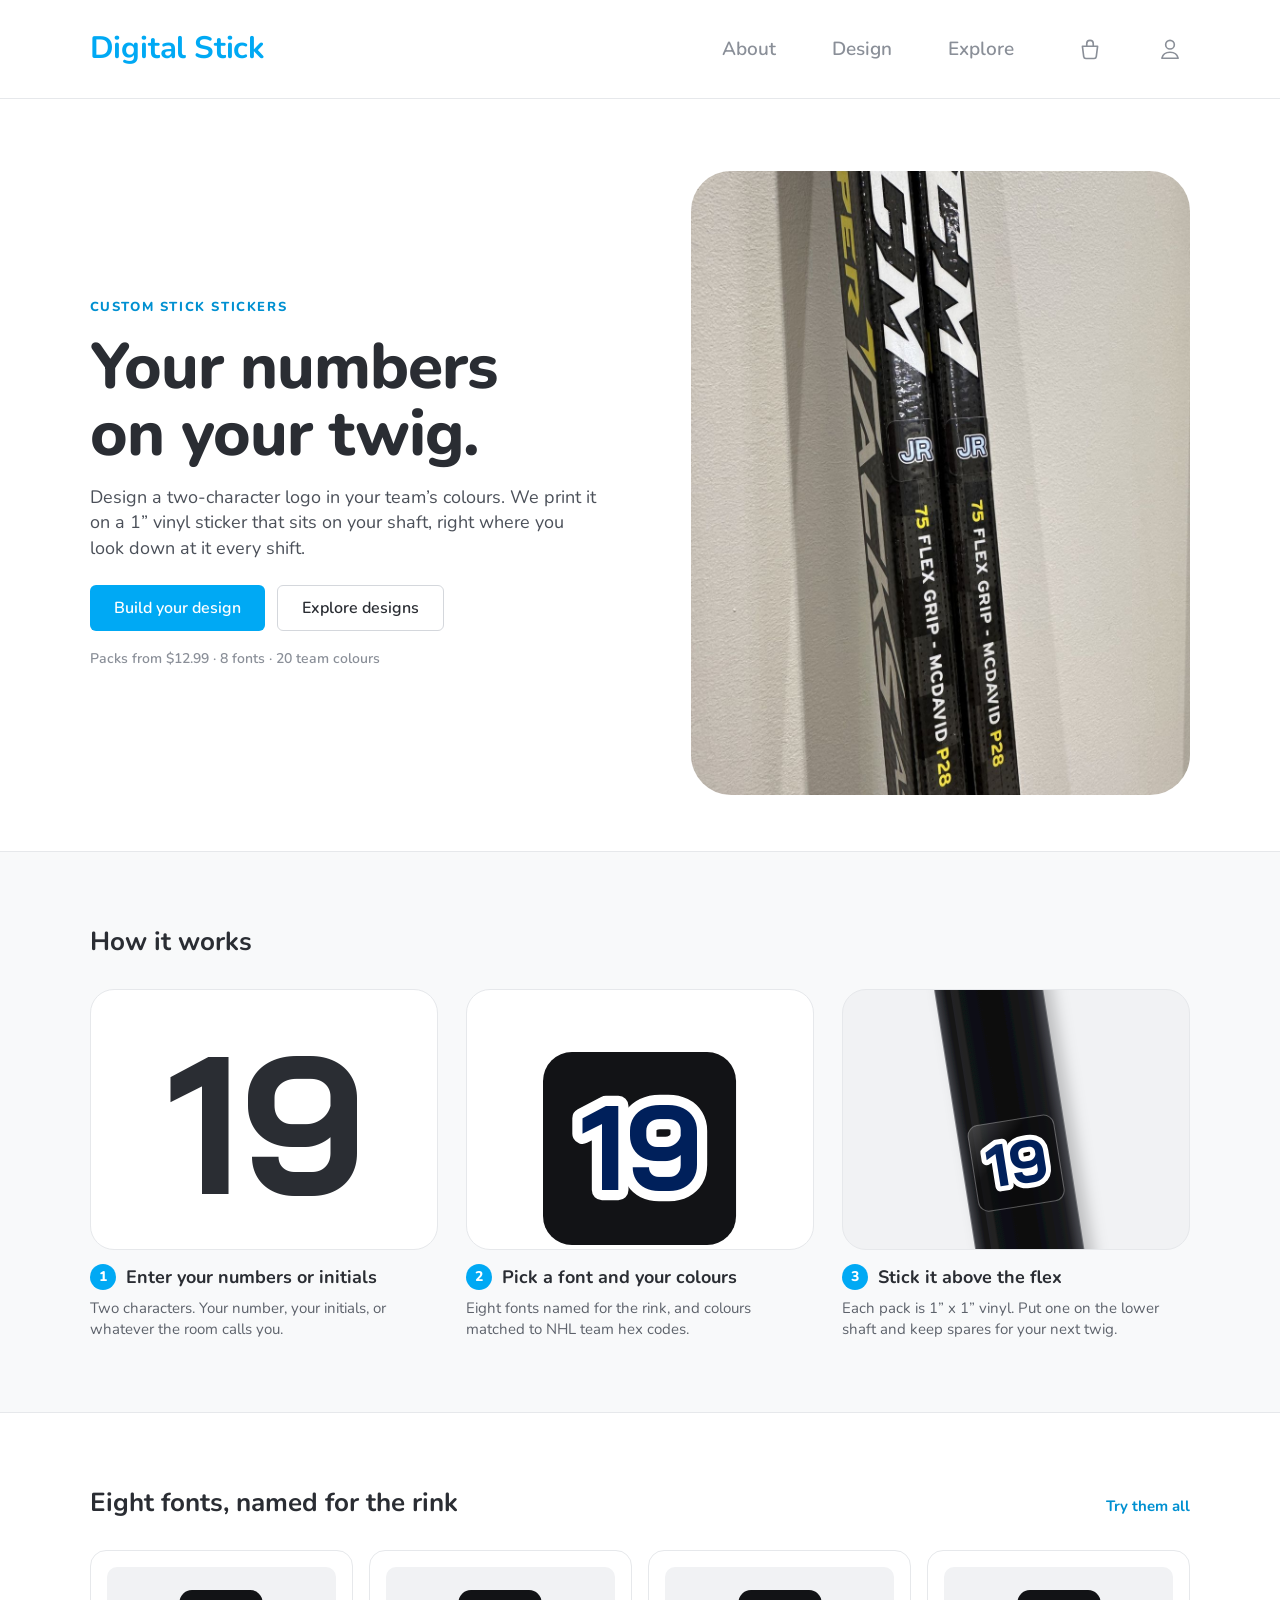
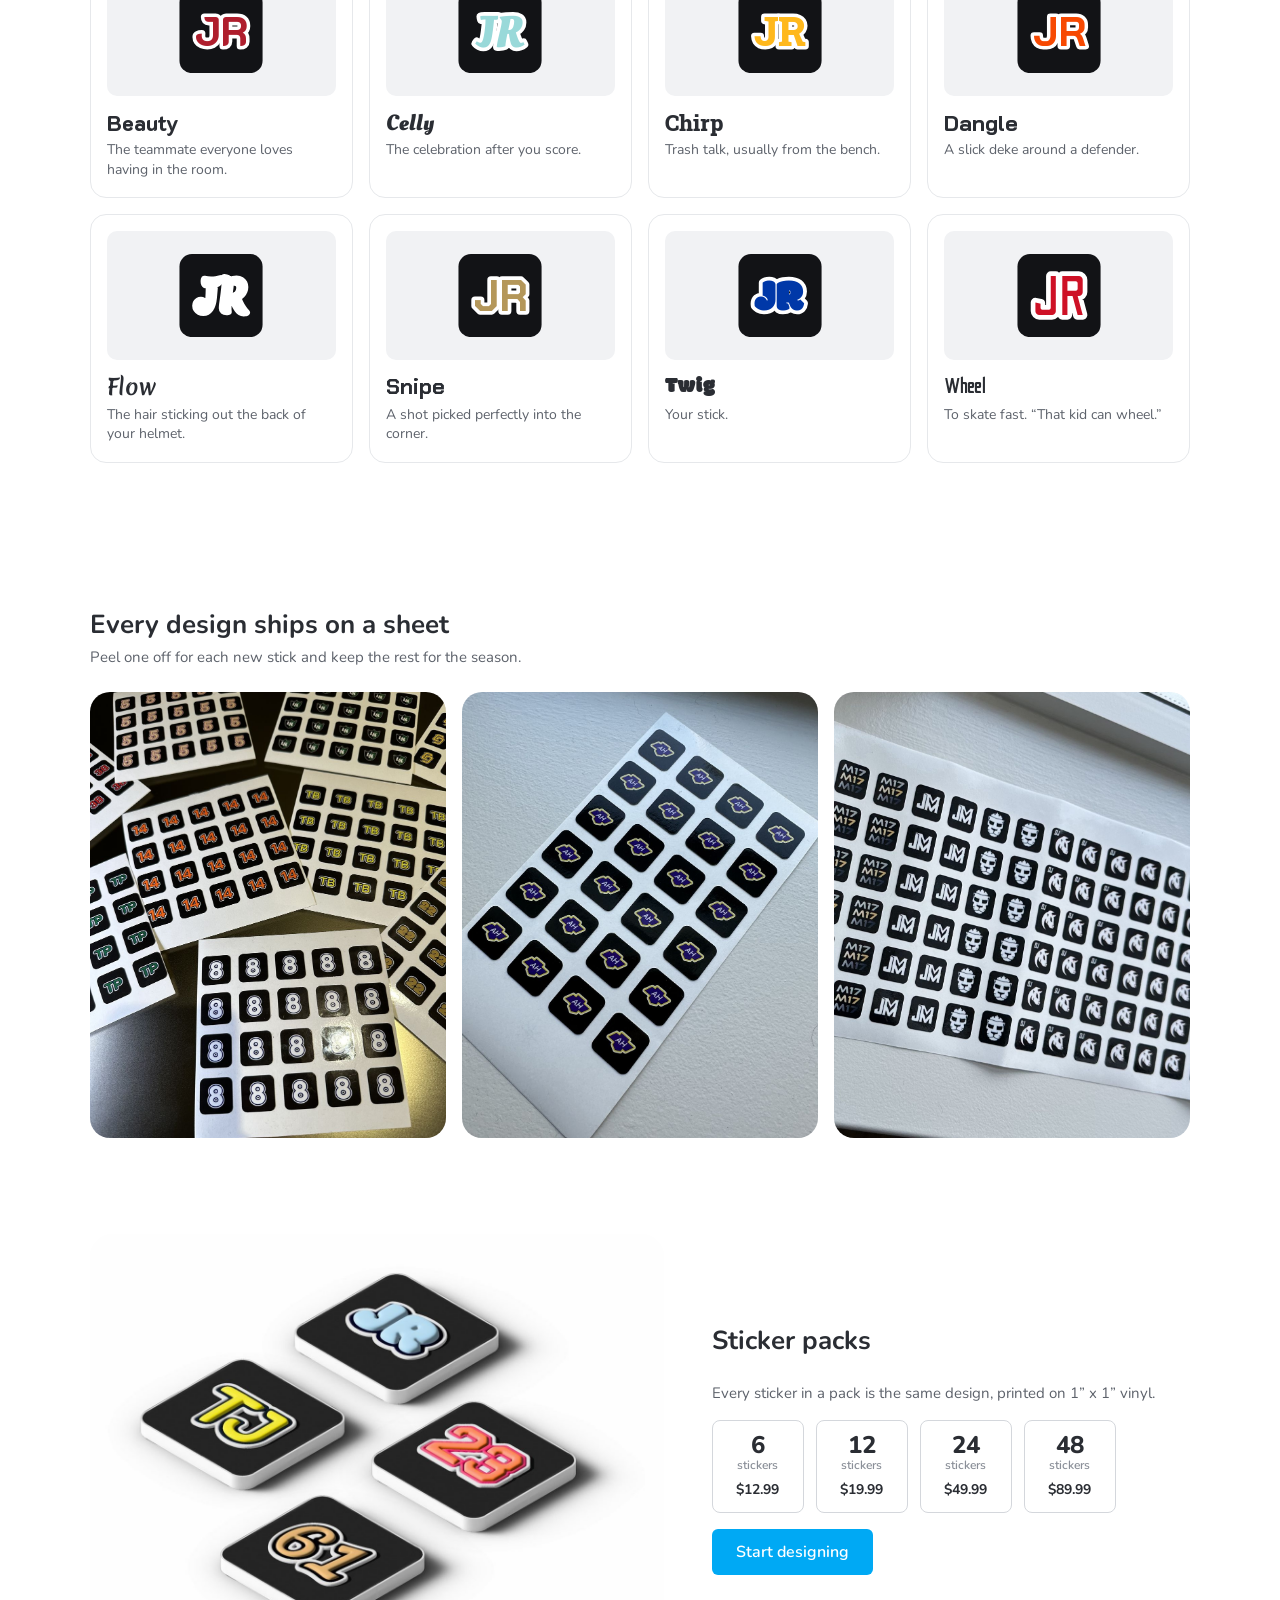
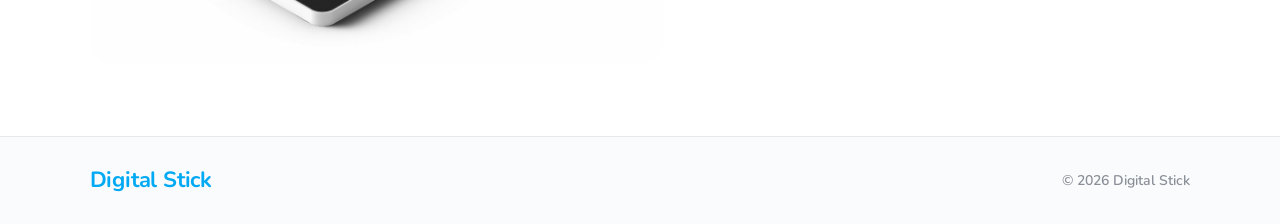
==== commit f991f5a2: "Use the original Digital Stick fonts for the sticker styles Beauty K2D, Celly Oleo Script, Chirp Rob" ====
--- a/index.html
+++ b/index.html
@@ -7,7 +7,7 @@
   <meta name="description" content="Design a two-character logo in your team's colours and put it on your hockey stick.">
   <link rel="preconnect" href="https://fonts.googleapis.com">
   <link rel="preconnect" href="https://fonts.gstatic.com" crossorigin>
-  <link rel="stylesheet" href="https://fonts.googleapis.com/css2?family=Nunito:wght@400;600;700;800&family=Bebas+Neue&family=Yellowtail&family=Alfa+Slab+One&family=Graduate&family=Kaushan+Script&family=Abril+Fatface&family=Fredoka:wght@700&family=Russo+One&display=swap">
+  <link rel="stylesheet" href="https://fonts.googleapis.com/css2?family=Nunito:wght@400;600;700;800&family=Bai+Jamjuree:wght@700&family=Chakra+Petch:wght@700&family=K2D:wght@800&family=Merienda:wght@700&family=Modak&family=Odibee+Sans&family=Oleo+Script:wght@700&family=Roboto+Slab:wght@800&display=swap">
   <link rel="stylesheet" href="styles.css">
 </head>
 <body>
@@ -422,6 +422,7 @@
 
   <div class="toast" id="toast" role="status" aria-live="polite"></div>
 
+  <script src="sticker.js"></script>
   <script src="app.js"></script>
 </body>
 </html>
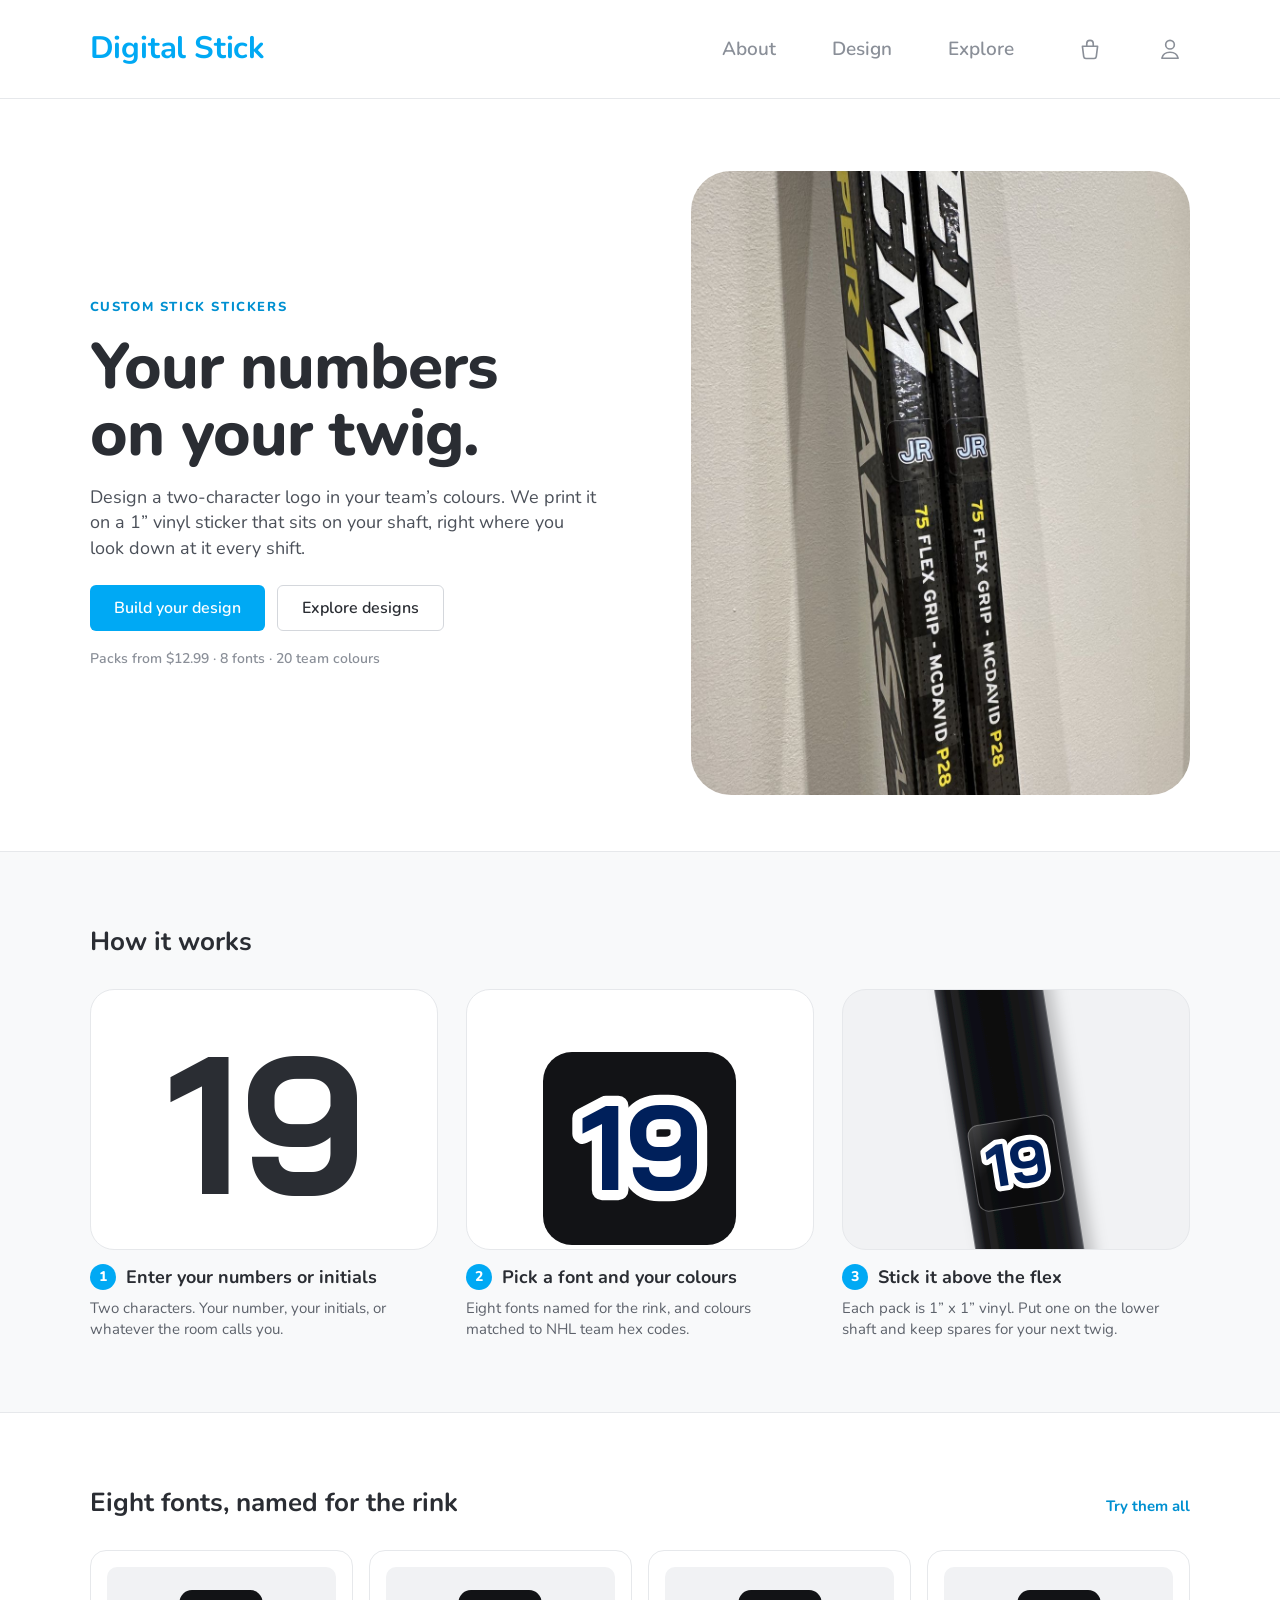
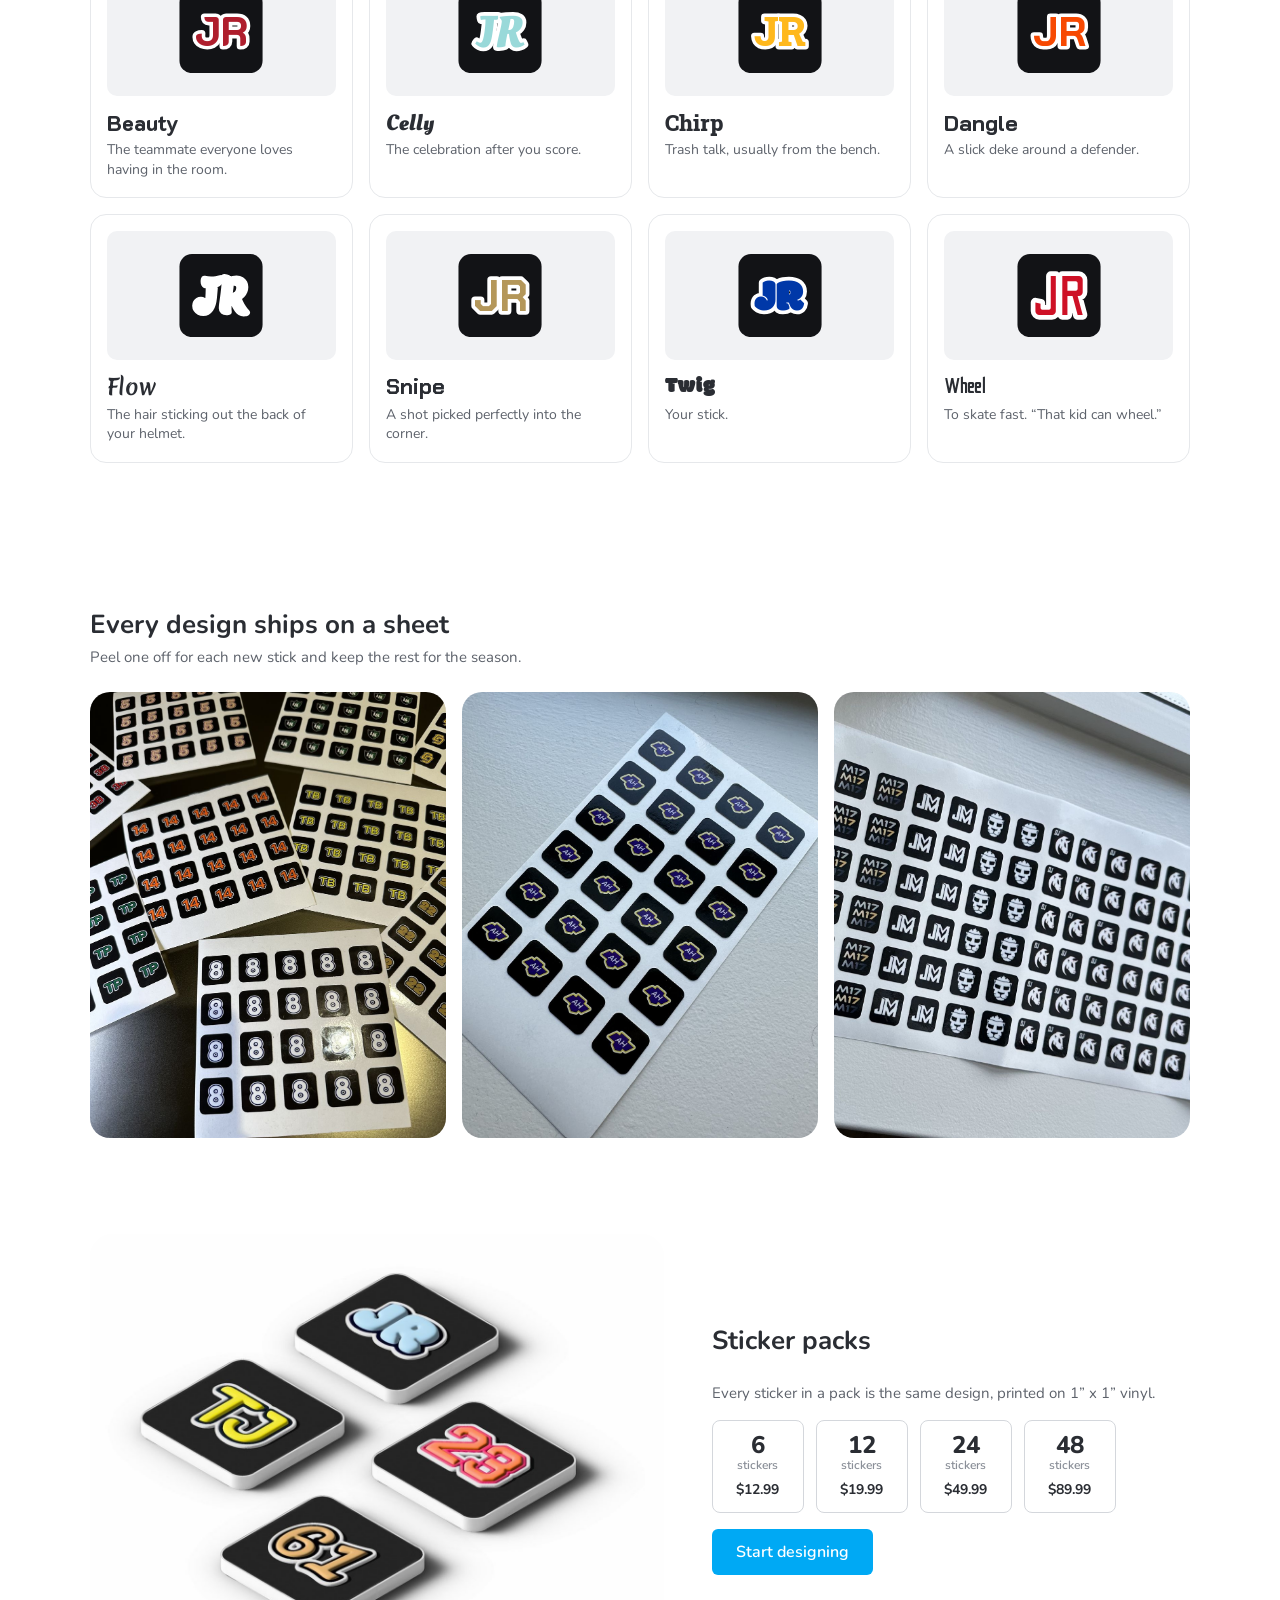
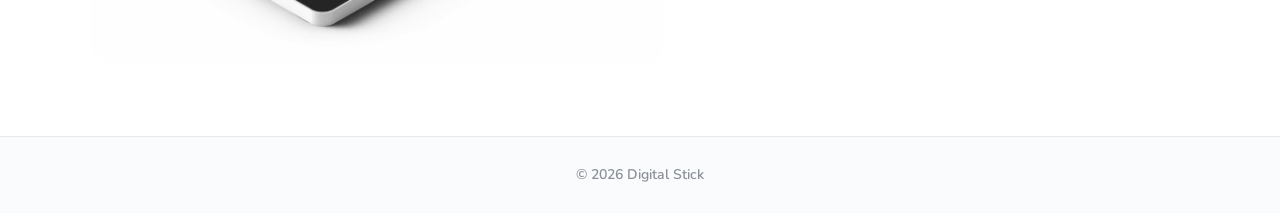
==== commit 412465bb: "Add an account page and centre the footer copyright The account page keeps a visitor's details, save" ====
--- a/index.html
+++ b/index.html
@@ -19,6 +19,7 @@
         <a href="#about" data-nav="about">About</a>
         <a href="#design" data-nav="design">Design</a>
         <a href="#explore" data-nav="explore">Explore</a>
+        <a class="nav-mobile-only" href="#account" data-nav="account">Account</a>
       </nav>
 
       <div class="header-icons">
@@ -26,7 +27,7 @@
           <svg viewBox="0 0 24 24" aria-hidden="true"><path d="M5 9.5h14l-1.2 9.6a2 2 0 0 1-2 1.7H8.2a2 2 0 0 1-2-1.7L5 9.5Z"/><path d="M9 9.5V7a3 3 0 0 1 6 0v2.5"/></svg>
           <span class="badge" id="cartCount" hidden>0</span>
         </button>
-        <button class="icon-btn account-btn" id="accountBtn" type="button" aria-label="Account">
+        <button class="icon-btn account-btn" id="accountBtn" type="button" aria-label="Account" data-nav="account">
           <svg viewBox="0 0 24 24" aria-hidden="true"><circle cx="12" cy="8" r="4"/><path d="M4.5 20.5c.8-3.6 3.8-5.5 7.5-5.5s6.7 1.9 7.5 5.5Z"/></svg>
         </button>
         <button class="icon-btn menu-btn" id="menuBtn" type="button" aria-label="Menu" aria-expanded="false" aria-controls="nav">
@@ -180,6 +181,7 @@
           </div>
 
           <div class="actions">
+            <button class="btn ghost" id="saveDesignBtn" type="button">Save design</button>
             <button class="btn primary" id="nextBtn" type="submit">Next</button>
           </div>
         </form>
@@ -366,6 +368,52 @@
       </div>
     </section>
 
+    <!-- Account: everything here is kept in this browser -->
+    <section class="page account" data-page="account" aria-labelledby="accountTitle" hidden>
+      <div class="container">
+        <div class="page-head">
+          <h1 class="page-title" id="accountTitle" tabindex="-1">Your account</h1>
+          <p class="page-sub">Your details, saved designs and orders are kept in this browser. Come back on the same device to pick up where you left off.</p>
+        </div>
+
+        <div class="account-grid">
+          <div class="account-main">
+            <section class="co-block" aria-labelledby="savedTitle">
+              <h2 class="co-title" id="savedTitle">Saved designs</h2>
+              <ul class="saved-grid" id="savedGrid"></ul>
+              <div class="account-empty" id="savedEmpty" hidden>
+                <p>No saved designs yet. Build one and tap “Save design” to keep it here.</p>
+                <a class="btn ghost" href="#design">Build a design</a>
+              </div>
+            </section>
+
+            <section class="co-block" aria-labelledby="ordersTitle">
+              <h2 class="co-title" id="ordersTitle">Orders</h2>
+              <ul class="order-list" id="orderList"></ul>
+              <p class="account-empty-text" id="ordersEmpty" hidden>You haven’t placed an order yet.</p>
+            </section>
+          </div>
+
+          <aside class="summary" aria-labelledby="detailsTitle">
+            <h2 class="co-title" id="detailsTitle">Your details</h2>
+            <form class="details-form" id="detailsForm" novalidate>
+              <label class="field" for="profileName">
+                <span>Name</span>
+                <input id="profileName" type="text" autocomplete="name">
+              </label>
+              <label class="field" for="profileEmail">
+                <span>Email</span>
+                <input id="profileEmail" type="email" autocomplete="email" inputmode="email" aria-describedby="profileError">
+              </label>
+              <p class="error" id="profileError" role="alert" hidden></p>
+              <button class="btn primary block" type="submit">Save details</button>
+              <p class="secure-note">We fill in this email at checkout, so your receipt and shipping updates go to the right inbox.</p>
+            </form>
+          </aside>
+        </div>
+      </div>
+    </section>
+
     <!-- Thanks -->
     <section class="page thanks" data-page="thanks" aria-labelledby="thanksTitle" hidden>
       <div class="container thanks-inner">
@@ -373,6 +421,7 @@
           <svg viewBox="0 0 24 24"><path d="M6 12.5l4 4 8-9"/></svg>
         </div>
         <h1 class="page-title" id="thanksTitle" tabindex="-1">Your order’s in</h1>
+        <p class="order-no" id="thanksNo"></p>
         <p class="demo-banner" id="thanksDemo" hidden>This was a demo order. Payments aren’t connected yet, so nothing was charged.</p>
         <p class="page-sub" id="thanksSub">We’ll print your stickers and email you when they ship.</p>
         <ul class="co-items thanks-items" id="thanksItems"></ul>
@@ -386,7 +435,6 @@
 
   <footer class="site-footer">
     <div class="container footer-inner">
-      <a class="brand small" href="#home">Digital Stick</a>
       <p class="footer-copy">© <span id="year">2026</span> Digital Stick</p>
     </div>
   </footer>
--- a/styles.css
+++ b/styles.css
@@ -1140,7 +1140,7 @@
 .site-footer { border-top: 1px solid var(--line); background: #fafbfc; }
 .footer-inner { display: flex; flex-wrap: wrap; align-items: center; gap: 12px 32px; padding-block: 28px; }
 .brand.small { font-size: 22px; margin-right: 0; }
-.footer-inner { justify-content: space-between; }
+.footer-inner { justify-content: center; text-align: center; }
 .footer-copy { margin: 0; color: var(--muted); font-size: 14px; font-weight: 600; }
 
 @media (prefers-reduced-motion: reduce) {
@@ -1189,3 +1189,97 @@
   .pack-list { display: grid; grid-template-columns: repeat(4, minmax(0, 1fr)); width: 100%; gap: 8px; }
   .pack-list li { min-width: 0; padding: 10px 4px; }
 }
+
+/* Account */
+
+.nav-mobile-only { display: none; }
+.icon-btn[aria-current="page"] { color: var(--ink); }
+
+.actions { gap: 12px; }
+
+.account-grid {
+  display: grid;
+  grid-template-columns: minmax(0, 1.6fr) minmax(280px, 1fr);
+  gap: 40px;
+  align-items: start;
+}
+.account-main { display: flex; flex-direction: column; gap: 48px; min-width: 0; }
+
+.saved-grid {
+  list-style: none;
+  display: grid;
+  grid-template-columns: repeat(auto-fill, minmax(160px, 1fr));
+  gap: 20px;
+  margin: 0;
+  padding: 0;
+}
+.saved-grid li { display: flex; flex-direction: column; gap: 4px; }
+.saved-grid .g-card { padding-bottom: 0; }
+.saved-remove {
+  align-self: flex-start;
+  margin-left: 4px;
+  padding: 0;
+  border: 0;
+  background: none;
+  color: var(--muted);
+  font-size: 13px;
+  text-decoration: underline;
+  cursor: pointer;
+}
+.saved-remove:hover { color: var(--ink); }
+
+.account-empty { display: flex; flex-direction: column; align-items: flex-start; gap: 14px; color: #5d626b; }
+.account-empty p, .account-empty-text { margin: 0; color: #5d626b; }
+
+.order-list { list-style: none; display: flex; flex-direction: column; gap: 16px; margin: 0; padding: 0; }
+.order-card { border: 1px solid var(--line); border-radius: 14px; padding: 4px 18px 6px; }
+.order-head {
+  display: flex;
+  flex-wrap: wrap;
+  align-items: center;
+  gap: 6px 14px;
+  padding: 12px 0;
+  border-bottom: 1px solid var(--line);
+  font-variant-numeric: tabular-nums;
+}
+.order-head strong { font-size: 15px; }
+.order-head .order-date { color: #5d626b; font-size: 14px; }
+.order-head .order-total { margin-left: auto; }
+.order-card .co-item:last-child { border-bottom: 0; }
+.pill {
+  padding: 2px 8px;
+  border-radius: 999px;
+  background: #fff4d6;
+  color: #6b4e00;
+  font-size: 12px;
+  font-weight: 700;
+}
+.pill.paid { background: #e3f6ec; color: #0f6b3a; }
+
+.details-form { display: flex; flex-direction: column; gap: 14px; }
+.field { display: flex; flex-direction: column; gap: 6px; font-size: 14px; font-weight: 700; }
+.field input {
+  height: 42px;
+  padding: 0 12px;
+  border: 1px solid var(--field);
+  border-radius: 8px;
+  background: #fff;
+  color: var(--ink);
+  font: inherit;
+  font-weight: 600;
+}
+.field input:focus { outline: 2px solid var(--brand); outline-offset: 1px; border-color: transparent; }
+
+.order-no { margin: -8px 0 0; color: var(--muted); font-weight: 700; font-variant-numeric: tabular-nums; }
+
+@media (max-width: 860px) {
+  .account-grid { grid-template-columns: 1fr; }
+  .account-grid .summary { order: -1; }
+}
+
+@media (max-width: 760px) {
+  .nav-mobile-only { display: block; }
+  .actions { flex-direction: column-reverse; }
+  .options .btn.ghost { width: 100%; height: 50px; font-size: 18px; border-radius: 6px; }
+  .saved-grid { grid-template-columns: repeat(2, minmax(0, 1fr)); gap: 16px 12px; }
+}
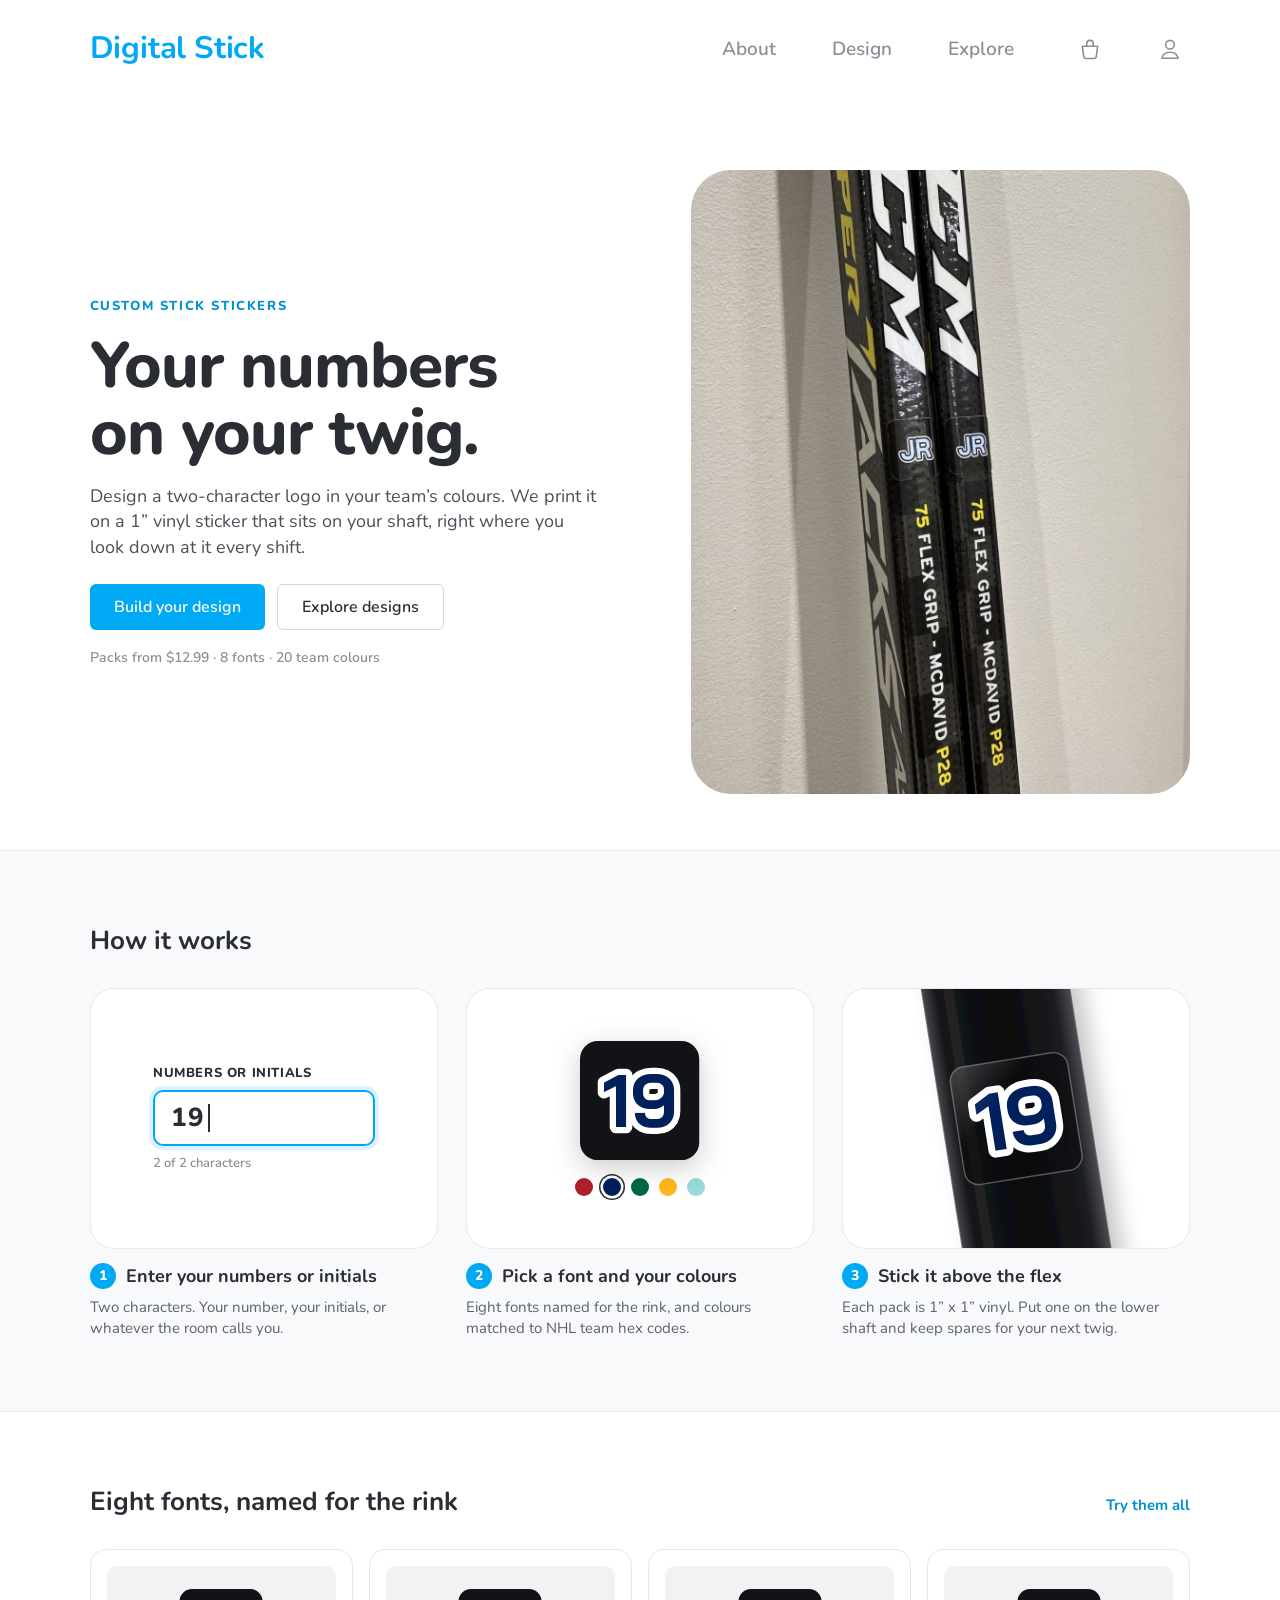
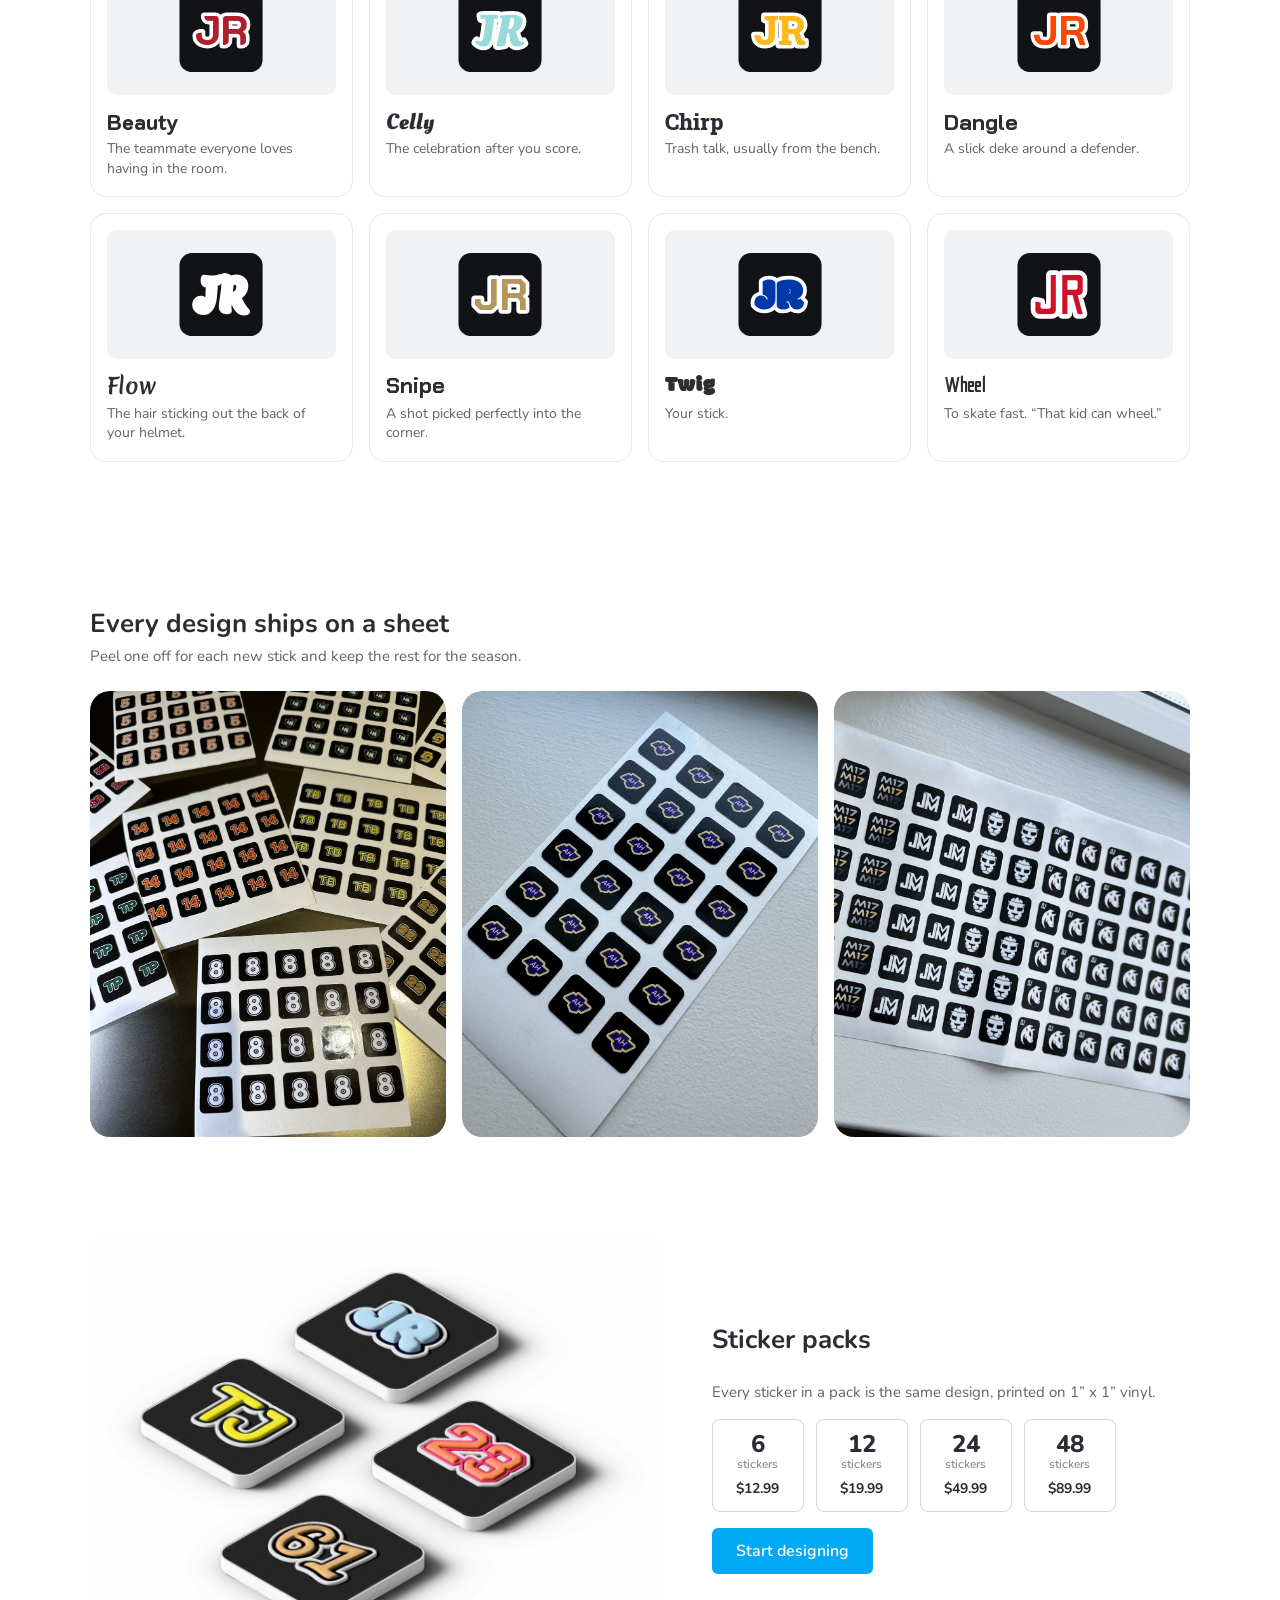
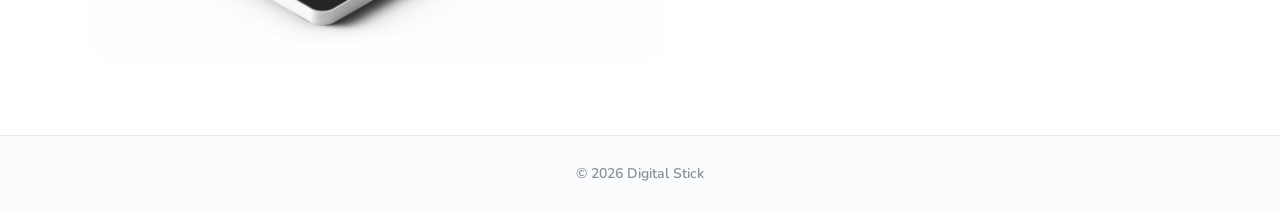
==== commit bd01f4cb: "Redesign the How it works cards and the About intro How it works now follows one design through thre" ====
--- a/index.html
+++ b/index.html
@@ -62,17 +62,28 @@
           <h2 class="section-title">How it works</h2>
           <ol class="steps-list">
             <li>
-              <div class="step-visual" id="howText"></div>
+              <div class="step-visual" aria-hidden="true">
+                <div class="mock-field">
+                  <span class="mock-label">Numbers or initials</span>
+                  <span class="mock-input"><span>19</span><i class="mock-caret"></i></span>
+                  <span class="mock-hint">2 of 2 characters</span>
+                </div>
+              </div>
               <h3>Enter your numbers or initials</h3>
               <p>Two characters. Your number, your initials, or whatever the room calls you.</p>
             </li>
             <li>
-              <div class="step-visual" id="howColour"></div>
+              <div class="step-visual" aria-hidden="true">
+                <div class="mock-pick">
+                  <div class="mock-sticker" id="howColour"></div>
+                  <div class="mock-swatches" id="howSwatches"></div>
+                </div>
+              </div>
               <h3>Pick a font and your colours</h3>
               <p>Eight fonts named for the rink, and colours matched to NHL team hex codes.</p>
             </li>
             <li>
-              <div class="step-visual stick-mini" id="howStick"></div>
+              <div class="step-visual stick-mini" id="howStick" aria-hidden="true"></div>
               <h3>Stick it above the flex</h3>
               <p>Each pack is 1” x 1” vinyl. Put one on the lower shaft and keep spares for your next twig.</p>
             </li>
@@ -264,15 +275,26 @@
         </div>
 
         <div class="about-grid">
+          <div class="about-copy">
           <div class="prose">
             <p>Digital Stick started with a simple itch: sticks all look the same on the rack, and a strip of tape with your number in marker doesn’t last a week. We wanted something that looked like it came from the factory and still felt like yours.</p>
             <p>So we built a customizer. You choose two characters, a font, a fill colour and an outline. We print it on 1” vinyl and ship it in a pack, so you have one for every new twig this season.</p>
             <p>The fonts are named after the words you hear on the bench, and every colour comes straight from an NHL team palette, down to the hex code.</p>
           </div>
+          <dl class="spec-grid">
+            <div><dt>Size</dt><dd>1” x 1”</dd></div>
+            <div><dt>Material</dt><dd>Vinyl</dd></div>
+            <div><dt>Packs</dt><dd>6, 12, 24 or 48</dd></div>
+            <div><dt>Choices</dt><dd>8 fonts, 20 colours</dd></div>
+          </dl>
+          </div>
           <figure class="placement">
-            <img class="placement-card photo" src="assets/photos/sticks-jr-closeup.jpg" width="1050" height="1400" loading="lazy"
-                 alt="Close-up of JR stickers on two stick shafts, just above the 75 flex print">
-            <figcaption>Put it on the lower shaft, just above the curve and flex print. You see it every time you look down, and it stays clear of your grip and your blade tape.</figcaption>
+            <div class="placement-frame">
+              <img class="placement-card photo" src="assets/photos/sticks-jr-closeup.jpg" width="1050" height="1400" loading="lazy"
+                   alt="Close-up of JR stickers on two stick shafts, just above the 75 flex print">
+              <span class="placement-tag">Lower shaft, above the flex print</span>
+            </div>
+            <figcaption>You see it every time you look down, and it stays clear of your grip and your blade tape.</figcaption>
           </figure>
         </div>
 
--- a/styles.css
+++ b/styles.css
@@ -46,7 +46,16 @@
   top: env(safe-area-inset-top, 0px);
   z-index: 20;
   background: #fff;
-  border-bottom: 1px solid var(--line);
+  transition: background-color 0.25s ease, -webkit-backdrop-filter 0.25s ease, backdrop-filter 0.25s ease;
+}
+/* Frosted glass once the page scrolls under it */
+.site-header.scrolled {
+  background: rgba(255, 255, 255, 0.62);
+  -webkit-backdrop-filter: blur(18px) saturate(180%);
+  backdrop-filter: blur(18px) saturate(180%);
+}
+@supports not ((backdrop-filter: blur(1px)) or (-webkit-backdrop-filter: blur(1px))) {
+  .site-header.scrolled { background: rgba(255, 255, 255, 0.94); }
 }
 
 .header-inner {
@@ -789,19 +798,46 @@
 }
 .steps-list p { margin: 0; color: #5d626b; max-width: 36ch; }
 .step-visual {
+  position: relative;
   min-height: 0;
-  overflow: hidden;
   display: grid;
   place-items: center;
   aspect-ratio: 4 / 3;
-  padding: 18% 22%;
   border-radius: 24px;
   background: #fff;
   border: 1px solid var(--line);
   overflow: hidden;
 }
-.step-visual > svg { width: 100%; height: 100%; overflow: visible; }
-.step-visual.stick-mini { padding: 0; background: var(--panel); }
+.step-visual.stick-mini { background: #fff; }
+
+/* Step 1: a slice of the real input */
+.mock-field { display: flex; flex-direction: column; gap: 8px; width: 64%; }
+.mock-label { font-size: 13px; font-weight: 800; letter-spacing: 0.6px; text-transform: uppercase; color: var(--ink); }
+.mock-input {
+  display: flex;
+  align-items: center;
+  height: 56px;
+  padding: 0 16px;
+  border: 2px solid var(--brand);
+  border-radius: 10px;
+  box-shadow: 0 0 0 4px rgba(0, 169, 244, 0.14);
+  font-size: 26px;
+  font-weight: 800;
+  letter-spacing: 1px;
+}
+.mock-caret { width: 2px; height: 28px; margin-left: 3px; background: var(--ink); animation: caret 1.1s steps(1) infinite; }
+@keyframes caret { 50% { opacity: 0; } }
+.mock-hint { color: var(--muted); font-size: 13px; font-weight: 600; }
+
+/* Step 2: the sticker with colour choices */
+.mock-pick { position: absolute; inset: 0; display: flex; flex-direction: column; align-items: center; justify-content: center; gap: 7%; }
+.mock-sticker { height: 46%; aspect-ratio: 1; }
+.mock-sticker > svg { display: block; width: 100%; height: 100%; filter: drop-shadow(0 8px 14px rgba(0, 0, 0, 0.2)); }
+.mock-swatches { display: flex; gap: 10px; }
+.mock-swatches span { width: 18px; height: 18px; border-radius: 50%; background: var(--c); }
+.mock-swatches span.on { box-shadow: 0 0 0 2.5px #fff, 0 0 0 4px var(--ink); }
+
+@media (prefers-reduced-motion: reduce) { .mock-caret { animation: none; } }
 
 .font-tiles {
   display: grid;
@@ -941,21 +977,47 @@
 .about-grid {
   display: grid;
   grid-template-columns: minmax(0, 1.1fr) minmax(0, 1fr);
-  gap: 48px;
-  align-items: start;
-}
+  gap: 56px;
+  align-items: center;
+}
+.about-copy { display: flex; flex-direction: column; gap: 36px; min-width: 0; }
+
+.spec-grid {
+  display: grid;
+  grid-template-columns: repeat(2, minmax(0, 1fr));
+  gap: 0 32px;
+  max-width: 62ch;
+  margin: 0;
+}
+.spec-grid div { display: flex; flex-direction: column; gap: 4px; padding: 16px 0; border-top: 1px solid var(--line); }
+.spec-grid dt { color: var(--muted); font-size: 12px; font-weight: 800; letter-spacing: 0.8px; text-transform: uppercase; }
+.spec-grid dd { margin: 0; font-size: 20px; font-weight: 800; font-variant-numeric: tabular-nums; }
 .prose { display: flex; flex-direction: column; gap: 16px; max-width: 62ch; font-size: 17px; line-height: 1.6; }
 .prose p { margin: 0; }
 .placement { margin: 0; display: flex; flex-direction: column; gap: 12px; }
+.placement-frame { position: relative; }
 .placement-card {
   width: 100%;
-  max-width: 420px;
-  aspect-ratio: 4 / 5;
-  border-radius: var(--radius-card);
+  aspect-ratio: 1;
+  border-radius: 28px;
   background: var(--panel);
   overflow: hidden;
-}
-.placement figcaption { max-width: 420px; color: #5d626b; font-size: 14px; }
+  object-position: 50% 44%;
+}
+.placement-tag {
+  position: absolute;
+  left: 16px;
+  bottom: 16px;
+  padding: 8px 14px;
+  border-radius: 999px;
+  background: rgba(255, 255, 255, 0.78);
+  -webkit-backdrop-filter: blur(12px);
+  backdrop-filter: blur(12px);
+  color: var(--ink);
+  font-size: 13px;
+  font-weight: 800;
+}
+.placement figcaption { color: #5d626b; font-size: 14px; }
 
 .about-section { margin-top: 64px; }
 
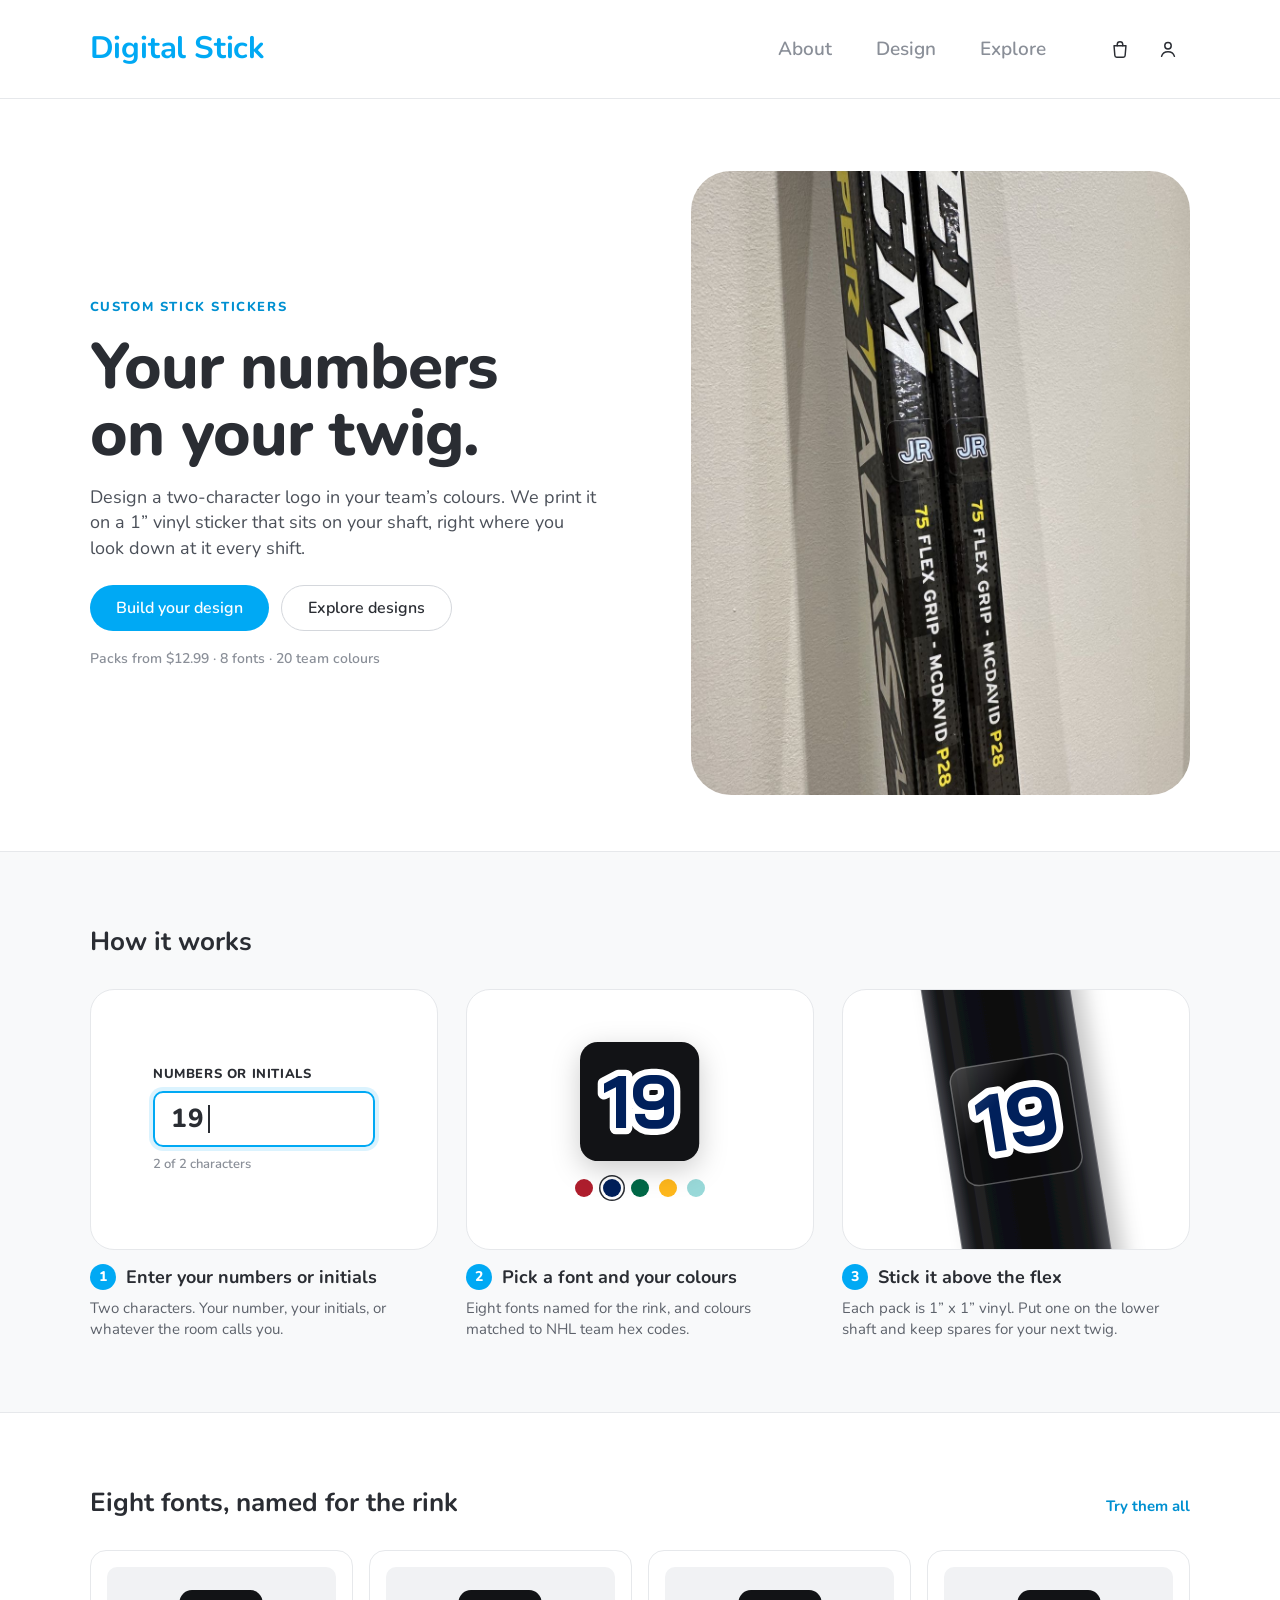
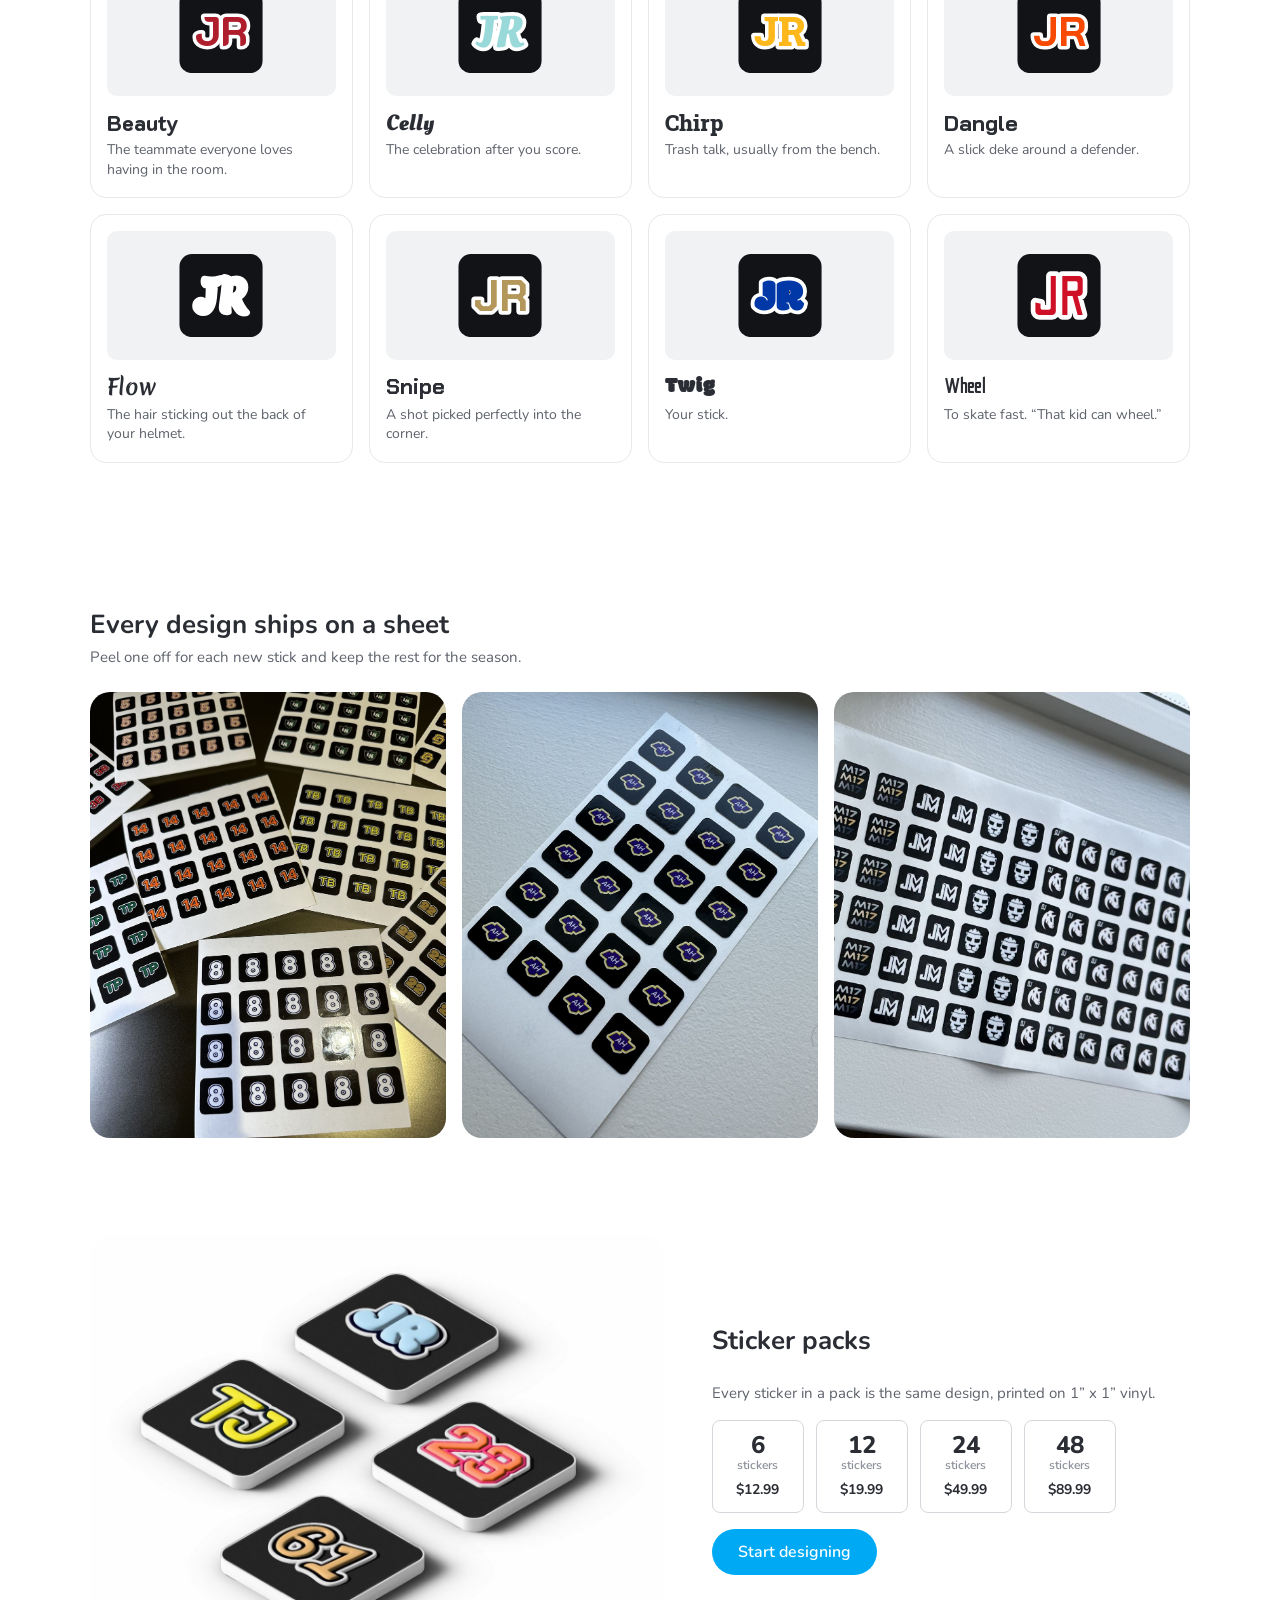
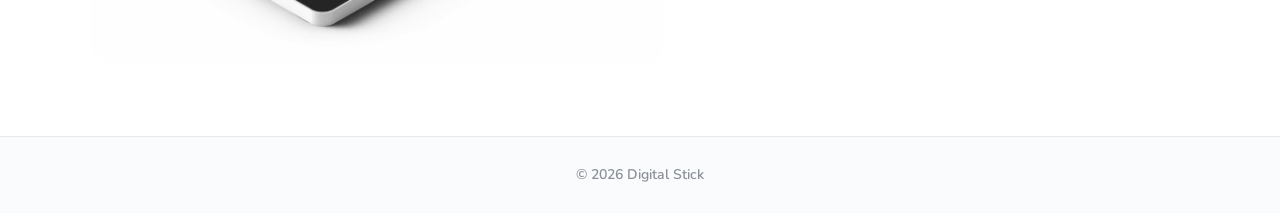
==== commit b277504c: "Refine header icons and align the mobile layout Lighter, matching bag, profile and menu icons with 4" ====
--- a/index.html
+++ b/index.html
@@ -24,14 +24,14 @@
 
       <div class="header-icons">
         <button class="icon-btn" id="cartBtn" type="button" aria-label="Bag">
-          <svg viewBox="0 0 24 24" aria-hidden="true"><path d="M5 9.5h14l-1.2 9.6a2 2 0 0 1-2 1.7H8.2a2 2 0 0 1-2-1.7L5 9.5Z"/><path d="M9 9.5V7a3 3 0 0 1 6 0v2.5"/></svg>
+          <svg viewBox="0 0 24 24" aria-hidden="true"><path d="M5.5 8.5h13l-.9 10.6a2 2 0 0 1-2 1.9H8.4a2 2 0 0 1-2-1.9L5.5 8.5Z"/><path d="M9 8.5V7a3 3 0 0 1 6 0v1.5"/></svg>
           <span class="badge" id="cartCount" hidden>0</span>
         </button>
         <button class="icon-btn account-btn" id="accountBtn" type="button" aria-label="Account" data-nav="account">
-          <svg viewBox="0 0 24 24" aria-hidden="true"><circle cx="12" cy="8" r="4"/><path d="M4.5 20.5c.8-3.6 3.8-5.5 7.5-5.5s6.7 1.9 7.5 5.5Z"/></svg>
+          <svg viewBox="0 0 24 24" aria-hidden="true"><circle cx="12" cy="8.5" r="3.5"/><path d="M5 20c.9-3.3 3.6-5 7-5s6.1 1.7 7 5"/></svg>
         </button>
         <button class="icon-btn menu-btn" id="menuBtn" type="button" aria-label="Menu" aria-expanded="false" aria-controls="nav">
-          <svg viewBox="0 0 24 24" aria-hidden="true"><path d="M3 8h18M3 16h18"/></svg>
+          <svg viewBox="0 0 24 24" aria-hidden="true"><path d="M4 9h16M4 15h16"/></svg>
         </button>
       </div>
     </div>
@@ -152,7 +152,7 @@
             <div class="opt-body">
               <input class="text-input" id="textInput" type="text" maxlength="2" autocomplete="off"
                      autocapitalize="characters" spellcheck="false" aria-labelledby="textLabel" aria-describedby="textHint">
-              <p class="hint" id="textHint"><sup>*</sup> Two character limit</p>
+              <p class="hint" id="textHint">Up to 2 letters or numbers</p>
             </div>
           </div>
 
@@ -236,7 +236,7 @@
               <span class="check" aria-hidden="true"></span>
             </div>
             <div class="opt-body">
-              <p class="desc">Designs are delivered in packs of stickers that are 1” x 1”, vinyl, and die-cut.</p>
+              <p class="desc">Every sticker in a pack is your design, printed on 1” x 1” vinyl.</p>
               <div class="qty-grid" id="qtyGrid" role="radiogroup" aria-labelledby="qtyLabel"></div>
             </div>
           </div>
@@ -483,7 +483,7 @@
     <h2 id="termsTitle">Terms and conditions</h2>
     <p>Every Digital Stick pack is printed to order from the design you build. Because each design is custom, orders can't be cancelled once they've been sent to print.</p>
     <p>Colour names refer to the team colours that inspired them. Digital Stick is not affiliated with, endorsed by, or sponsored by the NHL or any of its teams.</p>
-    <p>Stickers are 1” x 1” die-cut vinyl. Apply to a clean, dry stick and let them set before your next skate.</p>
+    <p>Stickers are 1” x 1” vinyl. Apply to a clean, dry stick and let them set before your next skate.</p>
     <div class="modal-actions">
       <button class="btn ghost" type="button" data-close>Close</button>
       <button class="btn primary" type="button" id="agreeBtn">I agree</button>
--- a/styles.css
+++ b/styles.css
@@ -46,11 +46,13 @@
   top: env(safe-area-inset-top, 0px);
   z-index: 20;
   background: #fff;
-  transition: background-color 0.25s ease, -webkit-backdrop-filter 0.25s ease, backdrop-filter 0.25s ease;
+  border-bottom: 1px solid var(--line);
+  transition: background-color 0.25s ease, border-color 0.25s ease, -webkit-backdrop-filter 0.25s ease, backdrop-filter 0.25s ease;
 }
 /* Frosted glass once the page scrolls under it */
 .site-header.scrolled {
   background: rgba(255, 255, 255, 0.62);
+  border-bottom-color: rgba(20, 30, 40, 0.08);
   -webkit-backdrop-filter: blur(18px) saturate(180%);
   backdrop-filter: blur(18px) saturate(180%);
 }
@@ -74,7 +76,7 @@
   margin-right: auto;
 }
 
-.nav { display: flex; gap: 56px; margin-right: 32px; }
+.nav { display: flex; gap: 44px; margin-right: 28px; }
 .nav a {
   color: var(--muted);
   text-decoration: none;
@@ -84,43 +86,46 @@
 .nav a:hover { color: var(--ink); }
 .nav a[aria-current="page"] { color: var(--ink); font-weight: 700; }
 
-.header-icons { display: flex; align-items: center; gap: 40px; }
+.header-icons { display: flex; align-items: center; gap: 4px; }
 
 .icon-btn {
   position: relative;
   display: inline-grid;
   place-items: center;
-  width: 40px;
-  height: 40px;
+  width: 44px;
+  height: 44px;
   padding: 0;
   border: 0;
   border-radius: 50%;
   background: none;
   cursor: pointer;
-  color: var(--muted);
-}
-.icon-btn:hover { color: var(--ink); }
+  color: var(--ink);
+  transition: background-color 0.15s ease;
+}
+.icon-btn:hover { background: rgba(20, 30, 40, 0.05); }
+.icon-btn:focus-visible { outline: 2px solid var(--brand); outline-offset: 0; }
 .icon-btn svg {
-  width: 26px;
-  height: 26px;
+  width: 22px;
+  height: 22px;
   fill: none;
   stroke: currentColor;
-  stroke-width: 1.5;
+  stroke-width: 1.6;
   stroke-linecap: round;
   stroke-linejoin: round;
 }
 
 .badge {
   position: absolute;
-  top: 2px;
-  right: 0;
-  min-width: 18px;
-  height: 18px;
-  padding: 0 5px;
-  border-radius: 9px;
+  top: 6px;
+  left: 27px;
+  min-width: 16px;
+  height: 16px;
+  padding: 0 4px;
+  border-radius: 8px;
   background: var(--brand);
+  box-shadow: 0 0 0 2px #fff;
   color: #fff;
-  font-size: 11px;
+  font-size: 10px;
   font-weight: 800;
   line-height: 18px;
 }
@@ -213,7 +218,7 @@
   height: 34px;
   padding: 0 14px;
   border: 1px solid var(--field);
-  border-radius: 6px;
+  border-radius: 12px;
   font: inherit;
   font-size: 15px;
   font-weight: 600;
@@ -222,7 +227,7 @@
 }
 .text-input:focus { outline: 2px solid var(--brand); outline-offset: 1px; border-color: transparent; }
 
-.hint { margin: 8px 0 0 6px; font-size: 13px; color: #555; }
+.hint { margin: 8px 0 0; font-size: 13px; color: var(--muted); }
 .hint sup { font-size: 9px; }
 
 .font-grid {
@@ -235,7 +240,7 @@
   height: 36px;
   padding: 0 4px;
   border: 1px solid var(--field);
-  border-radius: 6px;
+  border-radius: 12px;
   background: #fff;
   cursor: pointer;
   font-size: 15px;
@@ -329,14 +334,14 @@
   height: 36px;
   padding: 0 20px;
   border: 0;
-  border-radius: 4px;
+  border-radius: 999px;
   font-size: 16px;
   font-weight: 600;
   text-decoration: none;
   cursor: pointer;
 }
 .btn:focus-visible { outline: 2px solid var(--brand); outline-offset: 2px; }
-.btn.lg { height: 46px; padding: 0 24px; border-radius: 6px; }
+.btn.lg { height: 46px; padding: 0 26px; }
 .btn svg { width: 18px; height: 18px; fill: none; stroke: currentColor; stroke-width: 2; stroke-linecap: round; stroke-linejoin: round; }
 .btn.primary { background: var(--brand); color: #fff; }
 .btn.primary:hover { background: var(--brand-dark); }
@@ -383,7 +388,7 @@
   gap: 6px;
   height: 78px;
   border: 1px solid var(--field);
-  border-radius: 6px;
+  border-radius: 12px;
   background: #fff;
   cursor: pointer;
 }
@@ -407,7 +412,7 @@
   font-size: 13px;
   cursor: pointer;
 }
-.terms input { width: 14px; height: 14px; margin: 0; accent-color: var(--brand); }
+.terms input { flex: none; width: 20px; height: 20px; margin: 0; accent-color: var(--brand); }
 
 .error { margin: -6px 0 0; color: var(--error); font-size: 13px; font-weight: 600; }
 
@@ -579,7 +584,7 @@
 
   body { font-size: 15px; }
 
-  .container { padding: 0 16px; }
+  .container { padding: 0 20px; }
 
   .brand { font-size: 27px; }
 
@@ -600,10 +605,10 @@
   .nav.open { display: flex; }
   .nav a { padding: 12px 8px; font-size: 18px; }
 
-  .header-icons { gap: 4px; margin-right: -8px; }
+  .header-icons { gap: 0; margin-right: -10px; }
   .account-btn { display: none; }
   .menu-btn { display: inline-grid; }
-  .menu-btn svg { width: 30px; height: 30px; stroke-width: 1.8; }
+  .menu-btn svg { width: 22px; height: 22px; }
 
   .step { padding: 0 0 40px; }
   .layout { display: block; padding: 0; }
@@ -614,7 +619,7 @@
     padding: 24px 20px 24px;
     background: var(--panel);
   }
-  .step-title { margin: 0 0 8px; padding: 0 8px; font-size: 22px; max-width: none; }
+  .step-title { margin: 0 0 8px; padding: 0; font-size: 22px; max-width: none; }
   .preview-card {
     max-width: 320px;
     margin: 0 auto;
@@ -631,7 +636,7 @@
   .opt-head {
     min-height: 50px;
     margin: 0;
-    padding: 12px 8px;
+    padding: 12px 0;
     border-bottom: 0;
     cursor: pointer;
   }
@@ -661,7 +666,7 @@
   .opt.open .opt-value + .check { margin-left: auto; }
   .opt:not(.done) .check { background: #fff; box-shadow: inset 0 0 0 1.5px #d4d7dc; }
 
-  .opt-body { display: none; padding: 4px 8px 22px; }
+  .opt-body { display: none; padding: 4px 0 22px; }
   .opt.open .opt-body { display: block; }
 
   .text-input { width: 100%; height: 42px; font-size: 16px; }
@@ -678,7 +683,7 @@
   .swatch.add::before, .swatch.add::after { width: 13px; }
 
   .actions { margin: 32px 0 0; }
-  .options .btn.primary { width: 100%; height: 50px; font-size: 18px; border-radius: 6px; }
+  .options .btn.primary { width: 100%; height: 50px; font-size: 17px; }
 
   .order-options, #stepOrder .order-options { padding-top: 16px; }
   .back-link { margin-bottom: 8px; }
@@ -1145,7 +1150,7 @@
   width: 100%;
   padding: 14px 16px;
   border: 1px solid var(--field);
-  border-radius: 8px;
+  border-radius: 12px;
   background: #fff;
   text-align: left;
   cursor: pointer;
@@ -1296,17 +1301,20 @@
 .order-list { list-style: none; display: flex; flex-direction: column; gap: 16px; margin: 0; padding: 0; }
 .order-card { border: 1px solid var(--line); border-radius: 14px; padding: 4px 18px 6px; }
 .order-head {
-  display: flex;
-  flex-wrap: wrap;
-  align-items: center;
-  gap: 6px 14px;
+  display: grid;
+  grid-template-columns: 1fr auto;
+  align-items: center;
+  gap: 4px 14px;
   padding: 12px 0;
   border-bottom: 1px solid var(--line);
   font-variant-numeric: tabular-nums;
 }
 .order-head strong { font-size: 15px; }
 .order-head .order-date { color: #5d626b; font-size: 14px; }
-.order-head .order-total { margin-left: auto; }
+.order-head > strong:first-child { grid-area: 1 / 1; }
+.order-head .order-date { grid-area: 2 / 1; }
+.order-head .pill { grid-area: 1 / 2; justify-self: end; }
+.order-head .order-total { grid-area: 2 / 2; justify-self: end; }
 .order-card .co-item:last-child { border-bottom: 0; }
 .pill {
   padding: 2px 8px;
@@ -1342,6 +1350,6 @@
 @media (max-width: 760px) {
   .nav-mobile-only { display: block; }
   .actions { flex-direction: column-reverse; }
-  .options .btn.ghost { width: 100%; height: 50px; font-size: 18px; border-radius: 6px; }
+  .options .btn.ghost { width: 100%; height: 50px; font-size: 17px; }
   .saved-grid { grid-template-columns: repeat(2, minmax(0, 1fr)); gap: 16px 12px; }
 }
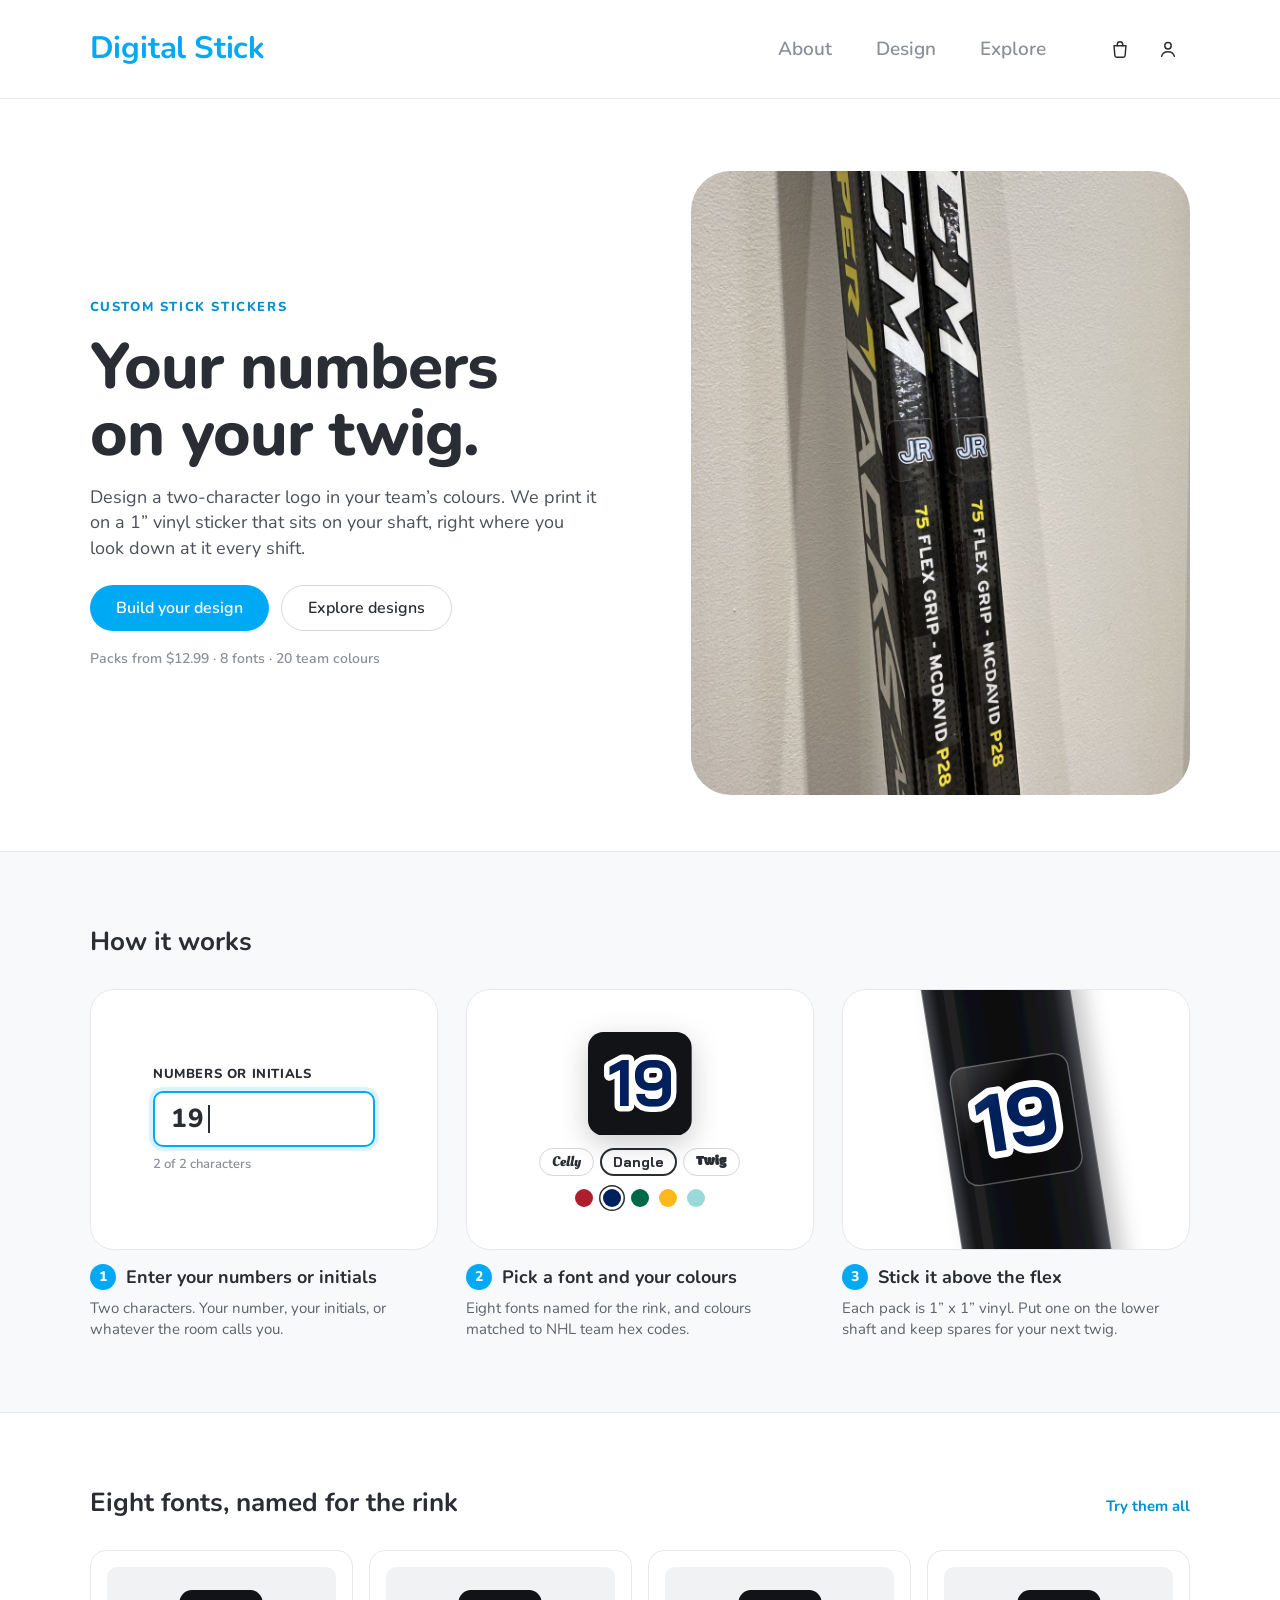
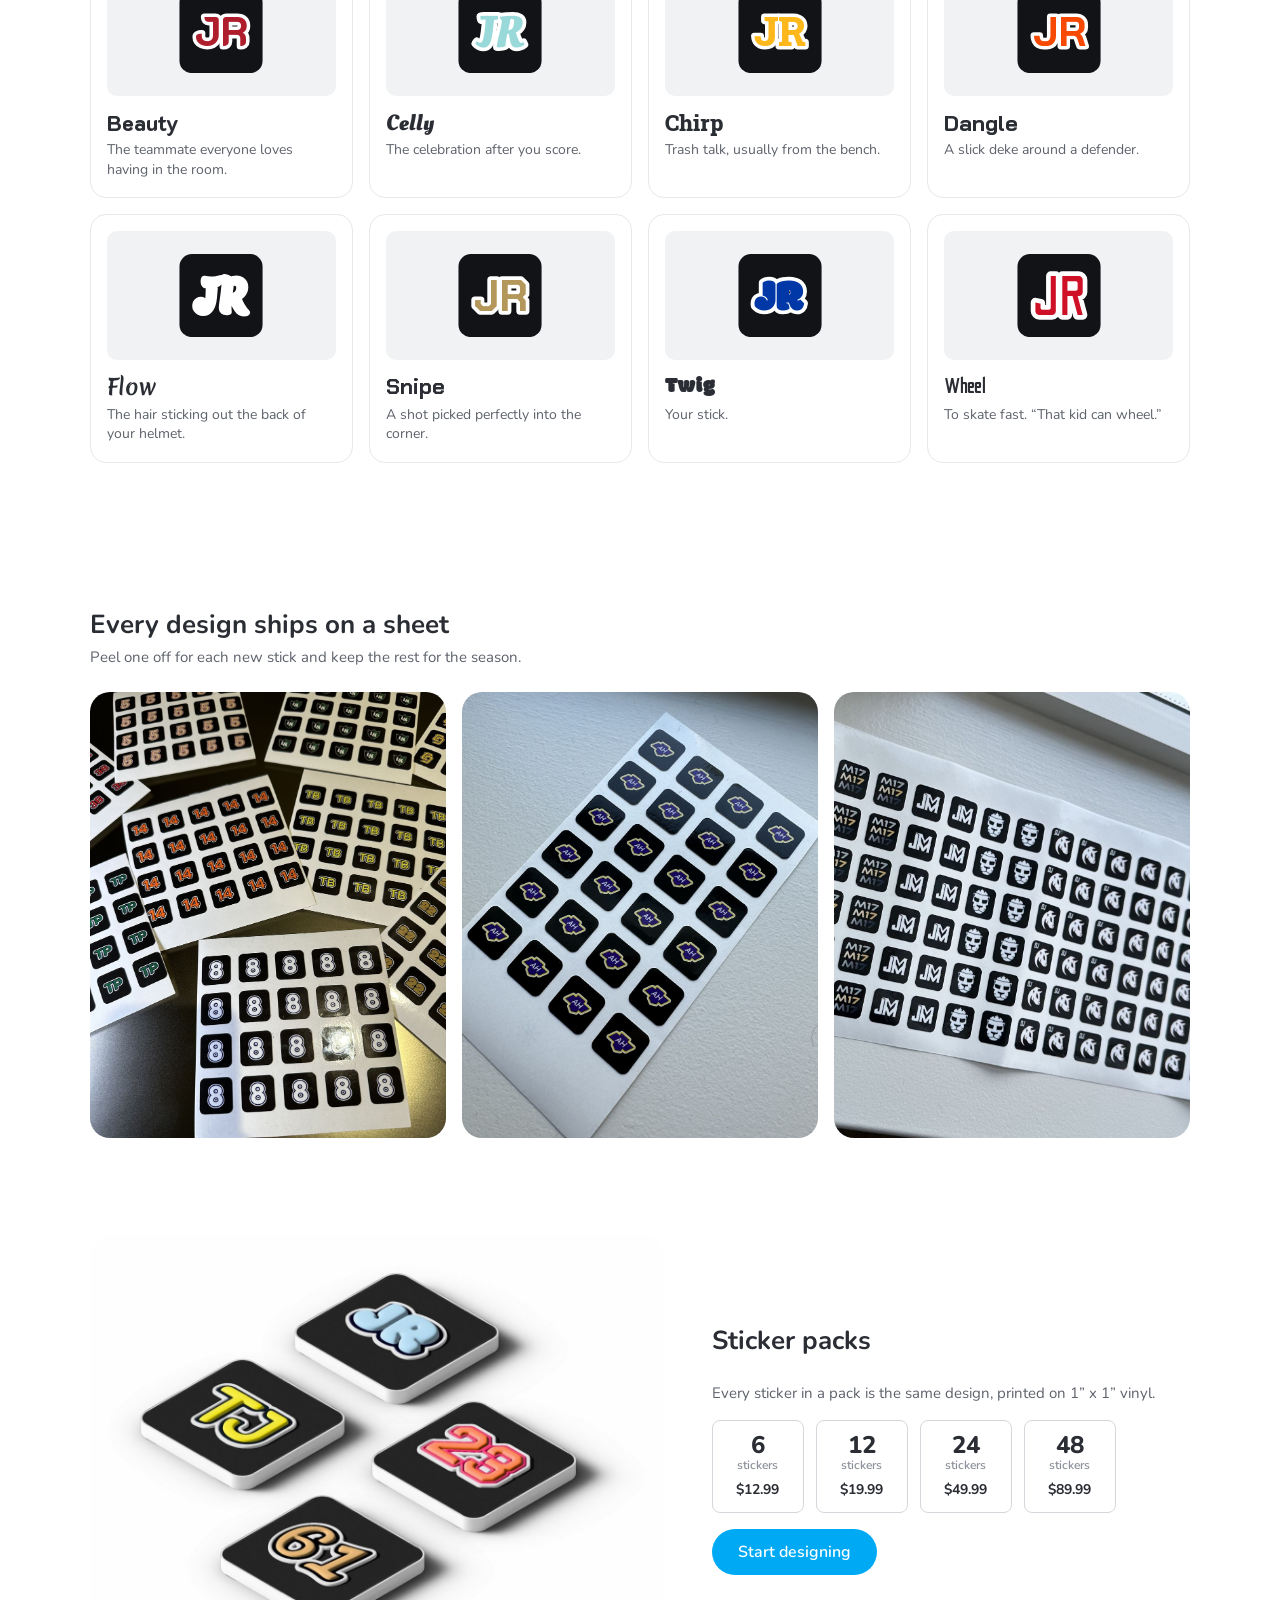
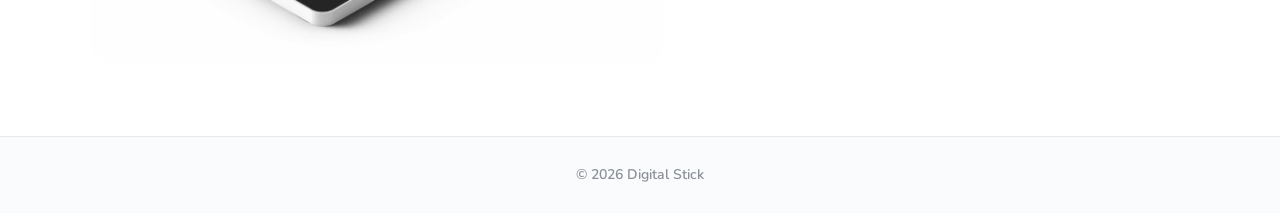
==== commit 379547e3: "Show the font choice in How it works step 2 Adds a row of font chips, each set in its own font, with" ====
--- a/index.html
+++ b/index.html
@@ -76,6 +76,7 @@
               <div class="step-visual" aria-hidden="true">
                 <div class="mock-pick">
                   <div class="mock-sticker" id="howColour"></div>
+                  <div class="mock-fonts" id="howFonts"></div>
                   <div class="mock-swatches" id="howSwatches"></div>
                 </div>
               </div>
--- a/styles.css
+++ b/styles.css
@@ -835,8 +835,18 @@
 .mock-hint { color: var(--muted); font-size: 13px; font-weight: 600; }
 
 /* Step 2: the sticker with colour choices */
-.mock-pick { position: absolute; inset: 0; display: flex; flex-direction: column; align-items: center; justify-content: center; gap: 7%; }
-.mock-sticker { height: 46%; aspect-ratio: 1; }
+.mock-pick { position: absolute; inset: 0; display: flex; flex-direction: column; align-items: center; justify-content: center; gap: 5%; }
+.mock-sticker { height: 40%; aspect-ratio: 1; }
+.mock-fonts { display: flex; gap: 6px; }
+.mock-fonts span {
+  padding: 4px 12px;
+  border: 1px solid var(--field);
+  border-radius: 999px;
+  background: #fff;
+  font-size: 14px;
+  line-height: 1.3;
+}
+.mock-fonts span.on { border: 2px solid var(--ink); padding: 3px 11px; }
 .mock-sticker > svg { display: block; width: 100%; height: 100%; filter: drop-shadow(0 8px 14px rgba(0, 0, 0, 0.2)); }
 .mock-swatches { display: flex; gap: 10px; }
 .mock-swatches span { width: 18px; height: 18px; border-radius: 50%; background: var(--c); }
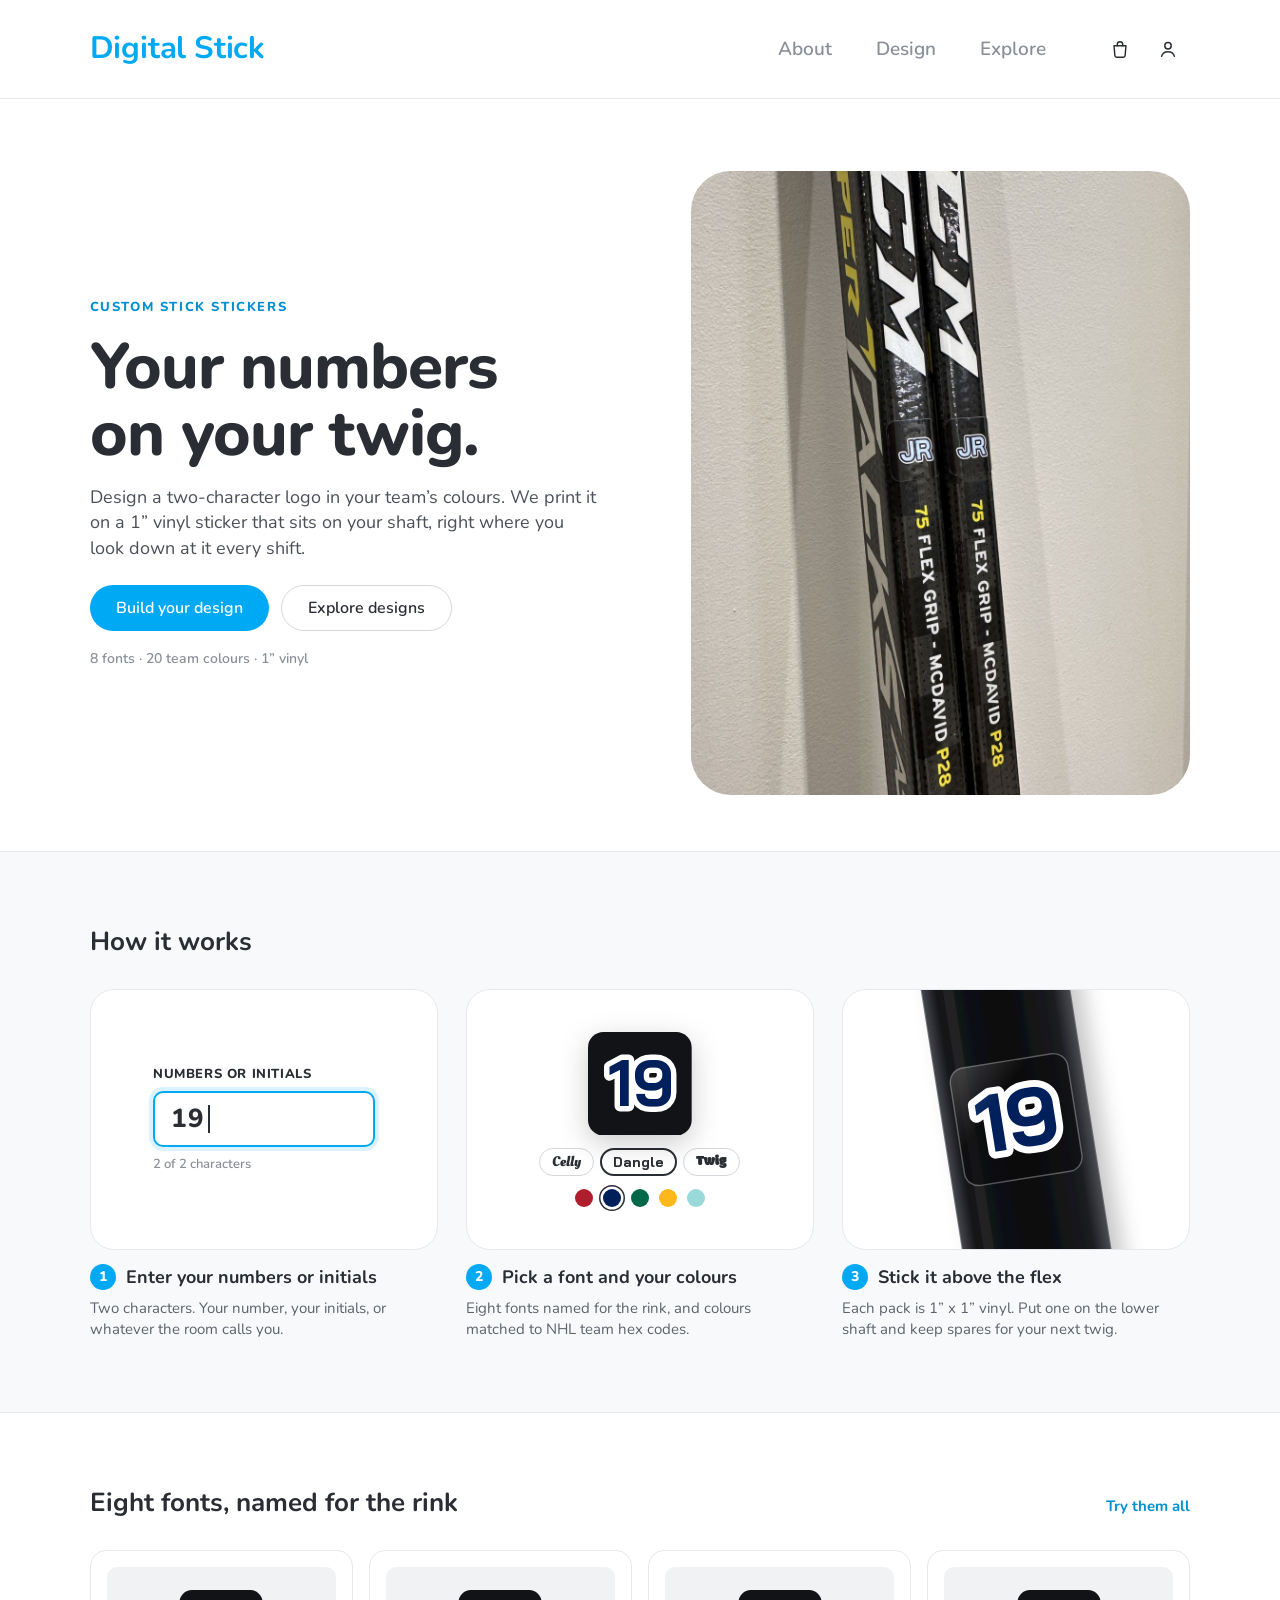
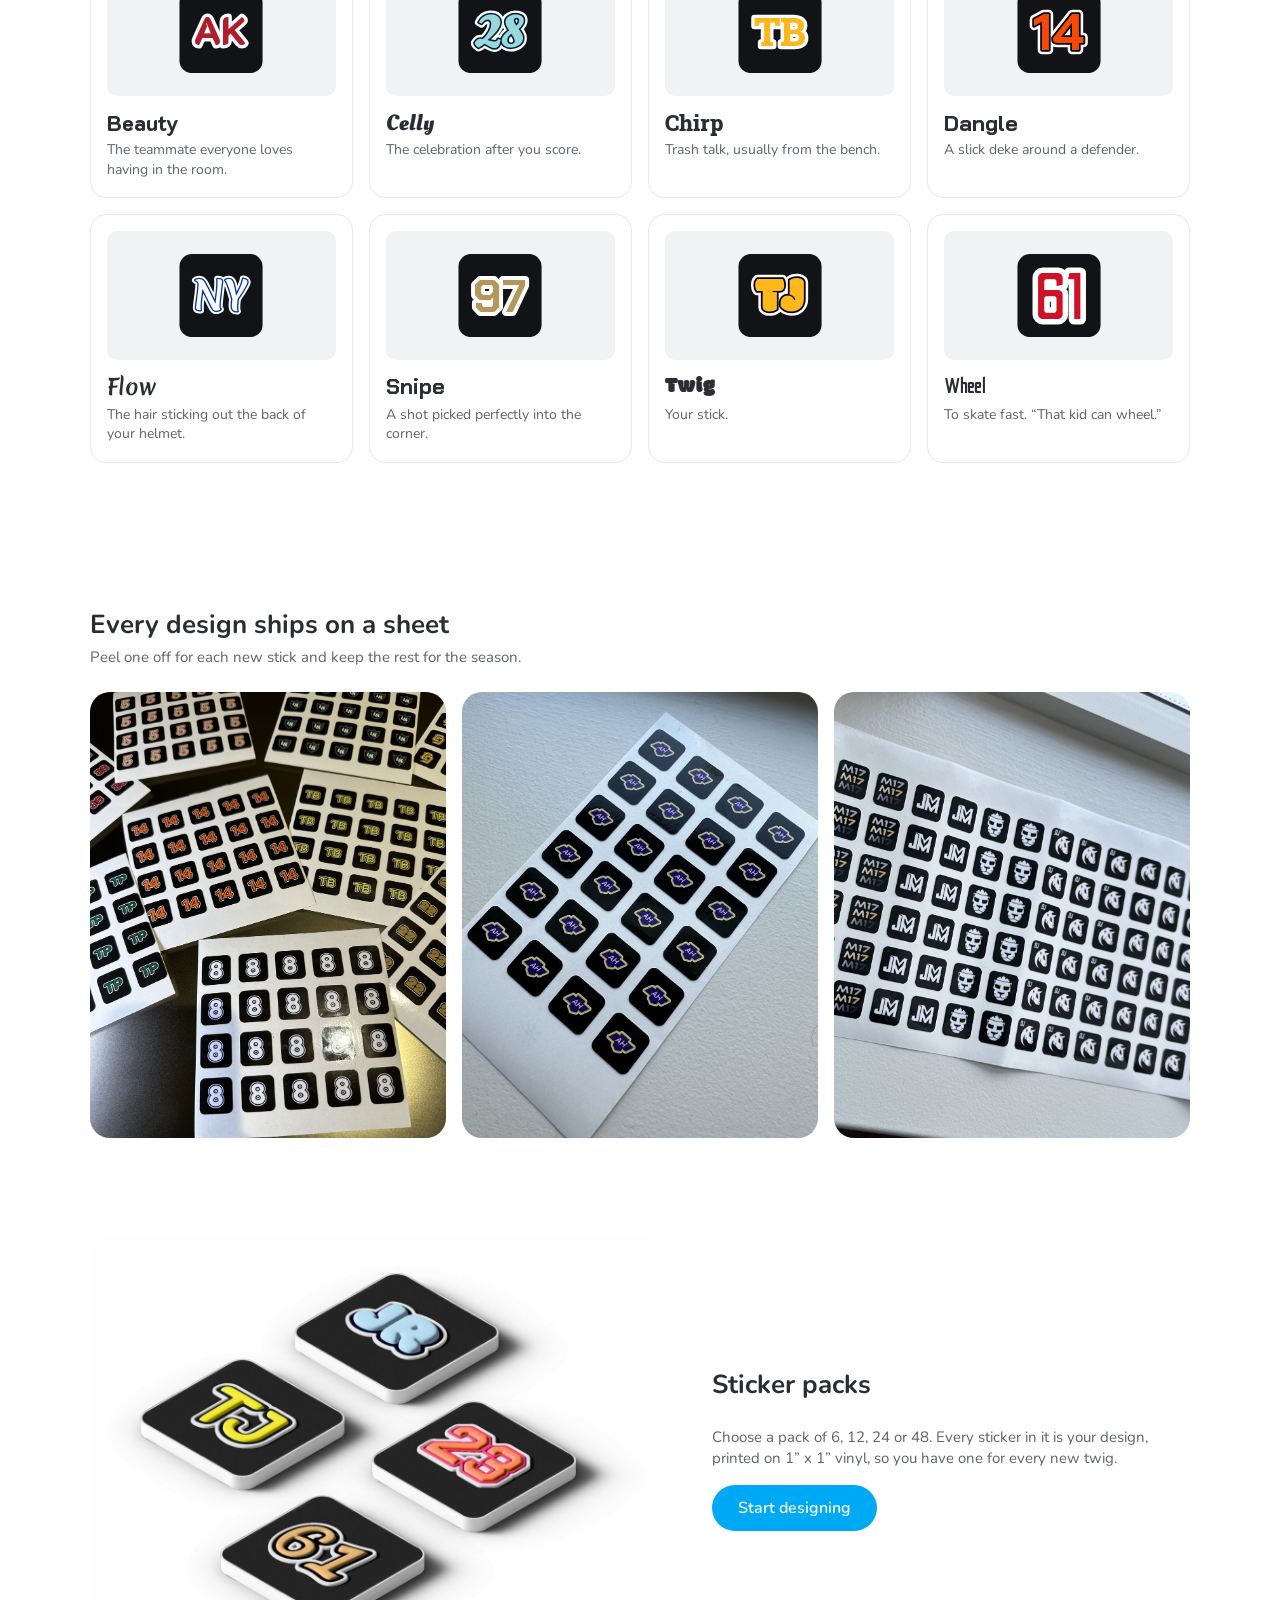
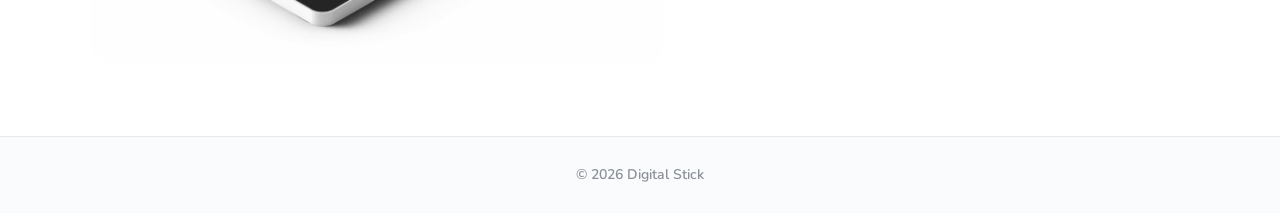
==== commit c6d435fa: "Vary the font tile designs and drop prices from the homepage Each font tile now shows its own letter" ====
--- a/index.html
+++ b/index.html
@@ -49,7 +49,7 @@
             <a class="btn primary lg" href="#design">Build your design</a>
             <a class="btn ghost lg" href="#explore">Explore designs</a>
           </div>
-          <p class="hero-note">Packs from $12.99 · 8 fonts · 20 team colours</p>
+          <p class="hero-note">8 fonts · 20 team colours · 1” vinyl</p>
         </div>
         <div class="hero-visual">
           <img class="hero-card photo" src="assets/photos/sticks-jr.jpg" width="1050" height="1400"
@@ -125,8 +125,7 @@
                alt="Four square stickers reading JR, TJ, 28 and 61, each on a black background">
           <div class="packs-copy">
             <h2 class="section-title">Sticker packs</h2>
-            <p class="section-sub">Every sticker in a pack is the same design, printed on 1” x 1” vinyl.</p>
-            <ul class="pack-list" id="packList"></ul>
+            <p class="section-sub">Choose a pack of 6, 12, 24 or 48. Every sticker in it is your design, printed on 1” x 1” vinyl, so you have one for every new twig.</p>
             <a class="btn primary lg" href="#design">Start designing</a>
           </div>
         </div>
--- a/styles.css
+++ b/styles.css
@@ -908,19 +908,6 @@
 .packs-photo { display: block; width: 100%; height: auto; border-radius: 24px; }
 .packs-copy { display: flex; flex-direction: column; align-items: flex-start; gap: 16px; }
 .packs-copy .section-sub { margin: 0; }
-.pack-list { list-style: none; display: flex; gap: 12px; margin: 0; padding: 0; flex-wrap: wrap; }
-.pack-list li {
-  display: grid;
-  justify-items: center;
-  min-width: 92px;
-  padding: 12px 14px;
-  border: 1px solid var(--field);
-  border-radius: 8px;
-  font-variant-numeric: tabular-nums;
-}
-.pack-qty { font-size: 24px; font-weight: 800; line-height: 1; }
-.pack-label { color: var(--muted); font-size: 12px; font-weight: 600; }
-.pack-price { margin-top: 6px; font-size: 14px; font-weight: 700; }
 
 /* Explore */
 
@@ -1262,11 +1249,6 @@
   .summary { padding: 20px; }
 }
 
-@media (max-width: 760px) {
-  .pack-list { display: grid; grid-template-columns: repeat(4, minmax(0, 1fr)); width: 100%; gap: 8px; }
-  .pack-list li { min-width: 0; padding: 10px 4px; }
-}
-
 /* Account */
 
 .nav-mobile-only { display: none; }
